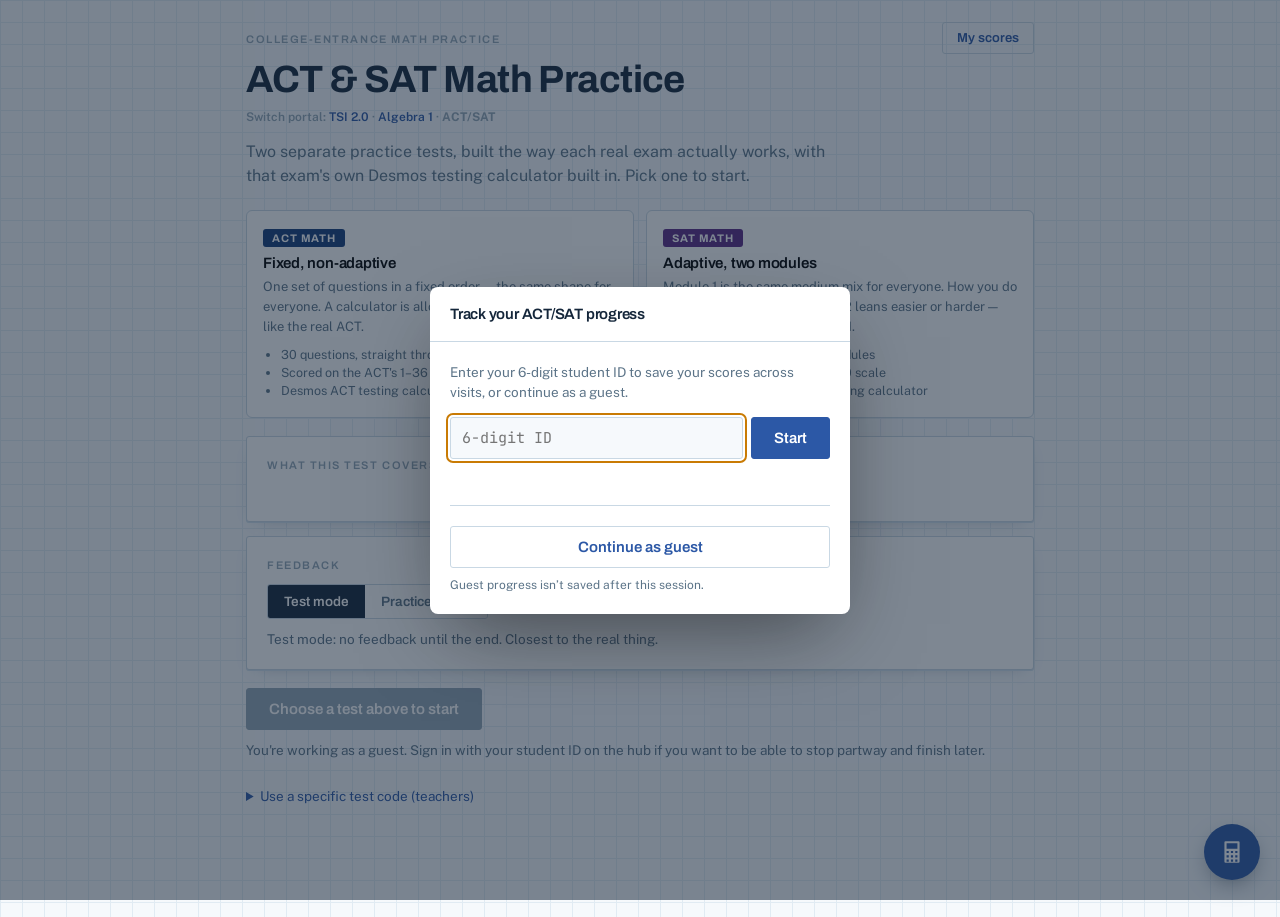
==== apps/act-sat.html @ 864ed1d2 "feat: add standalone ACT/SAT practice test as a top-level portal New apps/act-sat.html: ACT (fixed 3" ====
<!DOCTYPE html>
<html lang="en">
<head>
<meta charset="utf-8">
<meta name="viewport" content="width=device-width, initial-scale=1">
<title>ACT &amp; SAT Math &mdash; Practice</title>
<link rel="preconnect" href="https://fonts.googleapis.com">
<link rel="preconnect" href="https://fonts.gstatic.com" crossorigin>
<link href="https://fonts.googleapis.com/css2?family=Archivo:wght@500;600;700&family=Public+Sans:wght@400;500;600&family=JetBrains+Mono:wght@400;700&display=swap" rel="stylesheet">
<style>
/* Same paper/ballpoint/red-pen family as apps/tsi-crc.html, so this reads
   as part of the same site. ACT gets a navy badge, SAT a violet one --
   everything else (ink, rule, choices, cards) is shared. */
:root{
  --paper:      #F6F9FC;
  --paper-2:    #FFFFFF;
  --grid:       #E1EBF3;
  --grid-major: #CFDEEB;
  --ink:        #14263A;
  --ink-soft:   #5C7488;
  --ink-faint:  #92A6B6;
  --rule:       #C9D8E4;
  --pen:        #D42248;
  --check:      #0C7F58;
  --blue:       #2C58A6;
  --blue-soft:  #E7EEF9;
  --amber:      #C97B04;

  --alg:  #2C58A6;
  --fun:  #6B3FA0;
  --geo:  #0C7F58;
  --stat: #B5581F;

  --act:  #143C7A;
  --act-soft: #E8EEF9;
  --sat:  #5B2A86;
  --sat-soft: #F0E9F7;

  --f-display: 'Archivo', system-ui, -apple-system, sans-serif;
  --f-body:    'Public Sans', system-ui, -apple-system, sans-serif;
  --f-mono:    'JetBrains Mono', ui-monospace, 'SF Mono', Menlo, monospace;

  --r: 3px;
  --shadow: 0 1px 0 var(--grid-major), 0 6px 18px -12px rgba(20,38,58,.4);
}

*{box-sizing:border-box}
html,body{margin:0;padding:0}
body{
  font-family:var(--f-body); color:var(--ink); background-color:var(--paper);
  background-image:
    linear-gradient(var(--grid) 1px, transparent 1px),
    linear-gradient(90deg, var(--grid) 1px, transparent 1px);
  background-size:22px 22px; line-height:1.5; -webkit-text-size-adjust:100%;
}
.wrap{max-width:820px;margin:0 auto;padding:20px 16px 110px}

h1,h2,h3{font-family:var(--f-display);margin:0;letter-spacing:-.015em}
h1{font-size:clamp(26px,5.2vw,38px);font-weight:700;line-height:1.08}
h2{font-size:clamp(19px,3.4vw,24px);font-weight:700}
h3{font-size:15px;font-weight:600}

.eyebrow{font-family:var(--f-display);font-size:11px;font-weight:600;letter-spacing:.14em;text-transform:uppercase;color:var(--ink-faint)}
.mono{font-family:var(--f-mono);font-variant-numeric:tabular-nums}
.muted{color:var(--ink-soft)}
.small{font-size:13.5px}
.tiny{font-size:12px}

.card{background:var(--paper-2);border:1px solid var(--rule);border-radius:var(--r);padding:20px;box-shadow:var(--shadow)}
.card + .card{margin-top:14px}
hr.rule{border:0;border-top:1px solid var(--rule);margin:20px 0}

button{font-family:inherit;font-size:inherit;cursor:pointer}
.btn{display:inline-flex;align-items:center;justify-content:center;gap:8px;font-family:var(--f-display);font-weight:600;font-size:15px;padding:12px 22px;border-radius:var(--r);border:1px solid var(--blue);background:var(--blue);color:#fff;transition:background .12s,transform .06s}
.btn:hover{background:#24488a}
.btn:active{transform:translateY(1px)}
.btn:disabled{background:var(--ink-faint);border-color:var(--ink-faint);cursor:not-allowed;transform:none}
.btn-ghost{background:transparent;color:var(--blue);border-color:var(--rule)}
.btn-ghost:hover{background:var(--blue-soft)}
.btn-sm{padding:8px 14px;font-size:13px}
:focus-visible{outline:2.5px solid var(--amber);outline-offset:2px}

/* ---------- exam picker ---------- */
.examPick{display:grid;grid-template-columns:1fr 1fr;gap:12px}
@media (max-width:560px){.examPick{grid-template-columns:1fr}}
.examCard{border:1.5px solid var(--rule);border-radius:6px;padding:16px;text-align:left;background:var(--paper-2);cursor:pointer;transition:border-color .12s,box-shadow .12s}
.examCard:hover{box-shadow:0 6px 18px -10px rgba(20,38,58,.35)}
.examCard.sel{border-color:var(--sel,var(--blue));box-shadow:inset 0 0 0 1.5px var(--sel,var(--blue))}
.examCard .badge{display:inline-block;font-family:var(--f-display);font-weight:700;font-size:11px;letter-spacing:.08em;text-transform:uppercase;padding:3px 9px;border-radius:var(--r);color:#fff;margin-bottom:8px}
.examCard[data-exam="ACT"] .badge{background:var(--act)}
.examCard[data-exam="SAT"] .badge{background:var(--sat)}
.examCard h3{margin:0 0 6px}
.examCard p{margin:0;font-size:13px;color:var(--ink-soft);line-height:1.55}
.examCard ul{margin:10px 0 0;padding-left:18px;font-size:12.5px;color:var(--ink-soft)}
.examCard ul li{margin:3px 0}

/* ---------- strand chips ---------- */
.chips{display:flex;flex-wrap:wrap;gap:8px}
.chip{display:inline-flex;align-items:center;gap:7px;border:1px solid var(--rule);border-radius:var(--r);padding:6px 11px;font-size:12.5px;background:var(--paper-2)}
.dot{width:9px;height:9px;border-radius:50%;flex:none}
.d-alg{background:var(--alg)} .d-fun{background:var(--fun)} .d-geo{background:var(--geo)} .d-stat{background:var(--stat)}

/* ---------- progress ticks ---------- */
.ticks{display:flex;gap:3px;align-items:flex-end;height:16px}
.tick{flex:1;height:6px;background:var(--grid-major);border-radius:1px;transition:height .2s,background .2s}
.tick.done{height:12px;background:var(--ink-soft)}
.tick.now{height:16px;background:var(--amber)}
.moduleTag{display:inline-flex;align-items:center;gap:6px;font-family:var(--f-display);font-weight:700;font-size:11px;letter-spacing:.08em;text-transform:uppercase;padding:3px 9px;border-radius:var(--r);color:#fff}

/* ---------- question ---------- */
.qhead{display:flex;justify-content:space-between;align-items:baseline;gap:12px;margin-bottom:8px;flex-wrap:wrap}
.stem{font-size:17px;line-height:1.55;margin:0 0 16px}
.stem .mono{font-size:16.5px}
.figure{margin:0 0 18px;text-align:center}
.figure svg{max-width:100%;height:auto}

.choices{display:grid;gap:9px}
.choice{display:flex;align-items:flex-start;gap:12px;width:100%;text-align:left;padding:13px 15px;border:1px solid var(--rule);border-radius:var(--r);background:var(--paper-2);font-size:16px;color:var(--ink);transition:border-color .12s,background .12s}
.choice:hover{border-color:var(--blue);background:var(--blue-soft)}
.choice .lab{font-family:var(--f-display);font-weight:700;font-size:13px;width:22px;height:22px;flex:none;border-radius:50%;display:grid;place-items:center;border:1.5px solid var(--rule);color:var(--ink-soft);margin-top:1px}
.choice.sel{border-color:var(--blue);background:var(--blue-soft);box-shadow:inset 0 0 0 1px var(--blue)}
.choice.sel .lab{background:var(--blue);border-color:var(--blue);color:#fff}
.choice.correct{border-color:var(--check);background:#EAF6F1}
.choice.correct .lab{background:var(--check);border-color:var(--check);color:#fff}
.choice.wrong{border-color:var(--pen);background:#FCEDF0}
.choice.wrong .lab{background:var(--pen);border-color:var(--pen);color:#fff}
.choice:disabled{cursor:default}
.choice:disabled:hover{border-color:var(--rule);background:var(--paper-2)}
.choice.sel:disabled:hover{border-color:var(--blue);background:var(--blue-soft)}
.choice.correct:disabled:hover{border-color:var(--check);background:#EAF6F1}
.choice.wrong:disabled:hover{border-color:var(--pen);background:#FCEDF0}

.feedback{margin-top:14px;padding:14px 16px;border-radius:var(--r);font-size:14.5px;line-height:1.6}
.fb-ok{background:#EAF6F1;border-left:3px solid var(--check)}
.fb-no{background:#FCEDF0;border-left:3px solid var(--pen)}
.feedback b{font-family:var(--f-display)}
.actions{display:flex;gap:10px;justify-content:flex-end;margin-top:18px;flex-wrap:wrap}

/* ---------- score dial (ACT 1-36 / SAT 200-800) ---------- */
.rail-block{margin:26px 0 8px}
.rail{position:relative;height:46px;border:1px solid var(--rule);border-radius:var(--r);background:repeating-linear-gradient(90deg, var(--grid) 0 1px, transparent 1px 100%) 0 0/12.5% 100%, linear-gradient(90deg,#F0F5FA,#FFFFFF)}
.rail-fill{position:absolute;top:0;bottom:0;left:0;width:0;background:linear-gradient(90deg,rgba(44,88,166,.10),rgba(44,88,166,.28));border-right:2.5px solid var(--blue);transition:width 1.5s cubic-bezier(.22,1,.36,1)}
.rail-scale{display:flex;justify-content:space-between;font-family:var(--f-mono);font-size:11px;color:var(--ink-faint);margin-top:6px}
.score-big{font-family:var(--f-mono);font-weight:700;font-size:clamp(42px,10vw,64px);line-height:1;letter-spacing:-.03em}
.score-of{font-family:var(--f-mono);font-size:15px;color:var(--ink-faint)}
.verdict{font-family:var(--f-display);font-weight:700;font-size:clamp(15px,3vw,18px);margin-top:6px;color:var(--ink-soft)}

/* ---------- strand rails ---------- */
.strand{padding:14px 0;border-top:1px solid var(--rule)}
.strand:first-of-type{border-top:0}
.strand-top{display:flex;justify-content:space-between;align-items:baseline;gap:10px;margin-bottom:8px}
.strand-name{font-family:var(--f-display);font-weight:600;font-size:15px;display:flex;align-items:center;gap:8px}
.band{font-family:var(--f-display);font-size:11px;font-weight:700;letter-spacing:.09em;text-transform:uppercase;padding:3px 9px;border-radius:var(--r);border:1px solid currentColor}
.b-adv{color:var(--check)} .b-pro{color:var(--blue)} .b-bas{color:var(--pen)}
.sbar{height:9px;background:var(--grid-major);border-radius:1px;overflow:hidden}
.sbar > i{display:block;height:100%;width:0;transition:width 1s cubic-bezier(.22,1,.36,1)}
.strand-meta{display:flex;justify-content:space-between;font-size:12.5px;color:var(--ink-soft);margin-top:6px;gap:10px;flex-wrap:wrap}

/* ---------- review ---------- */
.rev{border-top:1px solid var(--rule);padding:16px 0}
.rev-top{display:flex;gap:10px;align-items:baseline;margin-bottom:8px;flex-wrap:wrap}
.mark{font-family:var(--f-display);font-weight:700;font-size:12px;padding:2px 8px;border-radius:var(--r);color:#fff;flex:none}
.m-ok{background:var(--check)} .m-no{background:var(--pen)}
.rev details{margin-top:8px}
.rev summary{cursor:pointer;font-size:13.5px;color:var(--blue);font-weight:500}
.rev .sol{margin-top:9px;padding:12px 14px;background:var(--paper);border:1px solid var(--rule);border-radius:var(--r);font-size:14px;line-height:1.65}

table.dt{border-collapse:collapse;margin:0 auto;font-size:14px;font-family:var(--f-body)}
table.dt th,table.dt td{border:1px solid var(--rule);padding:6px 13px;text-align:center}
table.dt td.num,table.dt th.num{font-family:var(--f-mono)}
table.dt th{background:var(--paper);font-family:var(--f-display);font-weight:600;font-size:13px}
table.dt td.mono,table.dt th.mono{font-family:var(--f-mono)}

.toggle{display:flex;gap:0;border:1px solid var(--rule);border-radius:var(--r);overflow:hidden;width:fit-content}
.toggle button{padding:9px 16px;border:0;background:var(--paper-2);color:var(--ink-soft);font-family:var(--f-display);font-weight:600;font-size:13.5px}
.toggle button[aria-pressed="true"]{background:var(--ink);color:#fff}
.kv{display:grid;grid-template-columns:auto 1fr;gap:5px 16px;font-size:13.5px}
.kv dt{color:var(--ink-soft)} .kv dd{margin:0;font-family:var(--f-mono)}
.note{font-size:12.5px;color:var(--ink-soft);line-height:1.6;border-left:2px solid var(--grid-major);padding-left:12px}
.hidden{display:none !important}
.back{display:inline-block;margin-bottom:18px;font-family:var(--f-display);font-weight:600;font-size:13px;color:var(--blue);text-decoration:none}
.back:hover{text-decoration:underline}
.seedbox{font-family:var(--f-mono);font-size:12px;background:var(--paper);border:1px solid var(--rule);border-radius:var(--r);padding:8px 11px;word-break:break-all}
sup{font-size:.72em}

/* ---------- top-level portal header (peer of the TSI and Algebra 1 hubs) ---------- */
.topHdr{display:flex;justify-content:space-between;align-items:flex-start;gap:16px;flex-wrap:wrap}
.topHdrRight{display:flex;align-items:center;gap:10px;flex-wrap:wrap;padding-top:2px}
.switchNav{font-size:12px;font-weight:600;color:var(--ink-faint);margin-top:8px}
.switchNav a{color:var(--blue);text-decoration:none;font-weight:600}
.switchNav a:hover{text-decoration:underline}
.idBox{display:flex;align-items:center;gap:8px;flex-wrap:wrap}
.idPill{display:inline-flex;align-items:center;padding:7px 12px;border-radius:999px;border:1px solid var(--rule);background:var(--paper);font-weight:600;font-size:12.5px;color:var(--ink);white-space:nowrap}
.idPill.guest{background:#FFF6E5;border-color:#F0D48A;color:#7a5a00}
.switchLink{border:1px solid var(--rule);background:#fff;color:var(--ink-soft);font-weight:600;font-size:12px;border-radius:999px;padding:6px 11px;cursor:pointer;font-family:inherit}
.switchLink:hover{color:var(--ink);border-color:var(--blue)}

/* ---------- modals (identity gate + score history) ---------- */
.modal{position:fixed;inset:0;background:rgba(20,38,58,.55);display:none;align-items:center;justify-content:center;z-index:2000;padding:20px}
.modal.show{display:flex}
.modalCard{background:var(--paper-2);border-radius:8px;max-width:640px;width:100%;max-height:86vh;overflow:auto;box-shadow:0 30px 80px -20px rgba(0,0,0,.5)}
.modalHead{display:flex;justify-content:space-between;align-items:center;gap:12px;padding:16px 20px;border-bottom:1px solid var(--rule)}
.modalHead h3{margin:0}
.modalBody{padding:20px}

/* ============================================================
   DESMOS TESTING CALCULATOR
   The real ACT and digital SAT both allow a calculator through the
   whole math section, and both use Desmos's own testing-mode build --
   not the free desmos.com/calculator page, which has extra features
   (accounts, saving, importing images) the real tests strip out. This
   embeds the exact same testing-mode pages Desmos publishes for each
   exam, picked by which test is currently active. Confirmed reachable
   and frameable (no X-Frame-Options / CSP frame-ancestors) as of this
   build:
     ACT -> https://www.desmos.com/testing/digital-act/graphing
     SAT -> https://www.desmos.com/testing/collegeboard/graphing
            (desmos.com/testing/cb-digital-sat/graphing redirects here)
   ============================================================ */
.calcToggle{position:fixed;right:20px;bottom:20px;z-index:1550;width:56px;height:56px;border-radius:50%;border:0;background:var(--blue);color:#fff;box-shadow:0 8px 22px -6px rgba(20,38,58,.5);display:flex;align-items:center;justify-content:center;cursor:pointer}
.calcToggle svg{width:26px;height:26px}
.calcToggle:active{transform:translateY(1px)}
.calcToggle.active{background:#24488a}
.calcPanel{position:fixed;right:20px;bottom:88px;z-index:1550;width:min(420px, calc(100vw - 40px));height:min(520px, calc(100vh - 140px));background:var(--paper-2);border:1px solid var(--rule);border-radius:var(--r);box-shadow:0 20px 50px -12px rgba(20,38,58,.45);display:none;overflow:hidden;flex-direction:column}
.calcPanel.show{display:flex}
.calcHead{display:flex;align-items:center;justify-content:space-between;padding:9px 12px;background:var(--paper);border-bottom:1px solid var(--rule);flex:none}
.calcHead b{font-family:var(--f-display);font-size:11.5px;font-weight:700;letter-spacing:.08em;text-transform:uppercase;color:var(--ink-soft)}
.calcCloseBtn{border:0;background:transparent;color:var(--ink-faint);font-size:19px;line-height:1;cursor:pointer;padding:2px 4px;font-family:inherit}
.calcCloseBtn:hover{color:var(--ink)}
.calcPanel iframe{flex:1;width:100%;border:0;background:#fff}
@media (max-width:520px){
  .calcPanel{right:10px;bottom:78px;width:calc(100vw - 20px);height:min(66vh, 480px)}
  .calcToggle{right:14px;bottom:14px;width:50px;height:50px}
  .card{padding:16px}
  .stem{font-size:16px}
  .choice{font-size:15px;padding:12px}
  .actions .btn{flex:1}
}
@media (prefers-reduced-motion:reduce){*{transition:none !important;animation:none !important}}
@media print{ body{background:#fff} .actions,.btn,.calcToggle,.calcPanel{display:none} }
</style>
</head>
<body>
<script src="../portal-tsi.js?v=20260913e"></script>
<div class="wrap">

<!-- ==================== EXAM PICKER ==================== -->
<section id="picker">
  <div class="topHdr">
    <div>
      <p class="eyebrow">College-entrance math practice</p>
      <h1>ACT &amp; SAT Math Practice</h1>
      <div class="switchNav">Switch portal: <a href="../index.html">TSI 2.0</a> &middot; <a href="https://eehsmath.github.io/algebra1-portal">Algebra 1</a> &middot; <b>ACT/SAT</b></div>
    </div>
    <div class="topHdrRight">
      <div class="idBox" id="idBox"></div>
      <button class="btn btn-ghost btn-sm" id="scoresBtn">My scores</button>
    </div>
  </div>
  <p class="muted" style="margin:14px 0 0;max-width:60ch">
    Two separate practice tests, built the way each real exam actually works,
    with that exam's own Desmos testing calculator built in. Pick one to start.
  </p>

  <div class="examPick" style="margin-top:22px">
    <button type="button" class="examCard" data-exam="ACT" style="--sel:var(--act)">
      <span class="badge">ACT Math</span>
      <h3>Fixed, non-adaptive</h3>
      <p>One set of questions in a fixed order &mdash; the same shape for everyone.
         A calculator is allowed on every question, just like the real ACT.</p>
      <ul>
        <li>30 questions, straight through</li>
        <li>Scored on the ACT's 1&ndash;36 scale</li>
        <li>Desmos ACT testing calculator</li>
      </ul>
    </button>
    <button type="button" class="examCard" data-exam="SAT" style="--sel:var(--sat)">
      <span class="badge">SAT Math</span>
      <h3>Adaptive, two modules</h3>
      <p>Module 1 is the same medium mix for everyone. How you do on it decides
         whether Module 2 leans easier or harder &mdash; you cannot go back to Module 1.</p>
      <ul>
        <li>11 + 11 questions across 2 modules</li>
        <li>Scored on the SAT's 200&ndash;800 scale</li>
        <li>Desmos (College Board) testing calculator</li>
      </ul>
    </button>
  </div>

  <div class="card" style="margin-top:18px">
    <p class="eyebrow" style="margin:0 0 12px">What <span id="examNameA">this test</span> covers</p>
    <div class="chips" id="blueprintChips"></div>
    <p class="note" style="margin-top:16px" id="realNote"></p>
  </div>

  <div class="card">
    <p class="eyebrow" style="margin:0 0 10px">Feedback</p>
    <div class="toggle" role="group" aria-label="Feedback timing">
      <button id="modeTest" aria-pressed="true">Test mode</button>
      <button id="modePractice" aria-pressed="false">Practice mode</button>
    </div>
    <p class="small muted" id="modeDesc" style="margin:10px 0 0">Test mode: no feedback until the end. Closest to the real thing.</p>
  </div>

  <div class="card hidden" id="resumeCard">
    <p class="eyebrow" style="margin:0 0 8px;color:var(--amber)">Unfinished test</p>
    <p style="margin:0 0 4px">You stopped after question <b id="resumeN"></b> of <b id="resumeTotal"></b>.</p>
    <p class="small muted" id="resumeWhen" style="margin:0"></p>
    <div class="actions" style="justify-content:flex-start;margin-top:16px">
      <button class="btn" id="resumeBtn">Pick up where I left off</button>
      <button class="btn btn-ghost btn-sm" id="discardBtn">Discard and start over</button>
    </div>
  </div>

  <div class="actions" style="justify-content:flex-start">
    <button class="btn" id="startBtn" disabled>Choose a test above to start</button>
  </div>
  <p class="small muted hidden" id="guestNote" style="margin:10px 0 0">
    You're working as a guest. Sign in with your student ID on the hub if you want to be able to stop partway and finish later.
  </p>

  <details style="margin-top:26px">
    <summary class="small" style="cursor:pointer;color:var(--blue)">Use a specific test code (teachers)</summary>
    <div class="card" style="margin-top:10px">
      <p class="small muted" style="margin:0 0 10px">Paste a code to give a whole class the identical questions for the selected test, or leave blank for a fresh random one.</p>
      <input id="seedIn" class="seedbox" style="width:100%" placeholder="e.g. ACT-7QK2F9 or SAT-9M3XJ2" autocomplete="off">
    </div>
  </details>
</section>

<!-- ==================== TEST ==================== -->
<section id="test" class="hidden">
  <a class="back" href="../index.html" id="testExitLink">&larr; Back</a>
  <div class="qhead">
    <p class="eyebrow" style="margin:0"><span class="moduleTag" id="moduleTag"></span> &nbsp;Question <span id="qNum" class="mono">1</span> of <span id="qTotal" class="mono">30</span></p>
    <p class="eyebrow" id="strandLabel" style="margin:0">&nbsp;</p>
  </div>
  <div class="ticks" id="ticks" aria-hidden="true"></div>

  <div class="card" style="margin-top:14px">
    <div class="figure" id="figure"></div>
    <p class="stem" id="stem"></p>
    <div class="choices" id="choices"></div>
    <div id="feedback"></div>
    <div class="actions">
      <button class="btn btn-ghost btn-sm hidden" id="pauseBtn" style="margin-right:auto">Save &amp; finish later</button>
      <button class="btn" id="nextBtn" disabled>Submit answer</button>
    </div>
  </div>
</section>

<!-- ==================== MODULE BREAK (SAT only) ==================== -->
<section id="modBreak" class="hidden">
  <p class="eyebrow">Module 1 complete</p>
  <h1 style="margin-top:6px">On to Module 2</h1>
  <div class="card" style="margin-top:18px">
    <p style="margin:0 0 10px">Just like the real digital SAT, your Module 1 answers decided which Module 2
       you're about to get &mdash; and you can't go back and change Module 1 now.</p>
    <p class="small muted" style="margin:0">Module 2 is 11 more questions. Same rules apply: answer, then move forward.</p>
    <div class="actions" style="justify-content:flex-start;margin-top:16px">
      <button class="btn" id="modBreakBtn">Start Module 2</button>
    </div>
  </div>
</section>

<!-- ==================== PAUSED ==================== -->
<section id="paused" class="hidden">
  <p class="eyebrow">Saved</p>
  <h1 style="margin-top:6px">Your test is waiting for you</h1>
  <div class="card" style="margin-top:18px">
    <p style="margin:0 0 6px">You've answered <b id="pausedN"></b> of <b id="pausedTotal"></b> questions.</p>
    <p class="small muted" style="margin:0">Nothing is lost. Open this page again on any computer where you're signed in with your student ID, and it will start at the next question with your answers still counted.</p>
    <div class="actions" style="justify-content:flex-start;margin-top:18px">
      <button class="btn" id="pausedResumeBtn">Keep going now</button>
      <a class="btn btn-ghost btn-sm" href="../index.html" style="text-decoration:none">Back to TSI hub</a>
    </div>
  </div>
</section>

<!-- ==================== RESULTS ==================== -->
<section id="results" class="hidden">
  <p class="eyebrow">Your practice result</p>
  <h1 style="margin-top:6px" id="resultsTitle">Estimated score</h1>

  <div class="card" style="margin-top:18px">
    <div class="score-big" id="scoreBig">&mdash;</div>
    <div class="score-of" id="scoreOf"></div>
    <div class="verdict" id="verdict">&nbsp;</div>
    <div class="rail-block">
      <div class="rail"><div class="rail-fill" id="railFill"></div></div>
      <div class="rail-scale" id="railScale"></div>
    </div>
    <p class="note" style="margin-top:18px" id="scoreNote"></p>
  </div>

  <h2 style="margin:30px 0 4px">Category breakdown</h2>
  <p class="small muted" style="margin:0 0 14px">Where your time is best spent next.</p>
  <div class="card" id="strandCards"></div>

  <h2 style="margin:30px 0 14px">Every question, worked out</h2>
  <div class="card" id="reviewList"></div>

  <div class="card">
    <p class="eyebrow" style="margin:0 0 10px">Save or share this result</p>
    <dl class="kv" id="metaList"></dl>
    <div class="seedbox" id="seedOut" style="margin-top:12px"></div>
    <div class="actions" style="justify-content:flex-start;margin-top:14px">
      <button class="btn btn-ghost btn-sm" id="copyBtn">Copy result code</button>
      <button class="btn btn-ghost btn-sm" id="printBtn">Print / save PDF</button>
      <button class="btn btn-sm" id="againBtn">Take a new test</button>
    </div>
  </div>
</section>

</div>

<!-- ==================== IDENTITY GATE ==================== -->
<div class="modal" id="introModal" role="dialog" aria-modal="true" aria-label="Track your progress">
  <div class="modalCard" style="max-width:420px">
    <div class="modalHead"><h3>Track your ACT/SAT progress</h3></div>
    <div class="modalBody">
      <p class="small muted" style="margin:0 0 14px">Enter your 6-digit student ID to save your scores across visits, or continue as a guest.</p>
      <div style="display:flex;gap:8px">
        <input id="idInput" inputmode="numeric" maxlength="6" placeholder="6-digit ID" class="seedbox" style="flex:1;font-size:15px" autocomplete="off" aria-label="Your 6-digit ID">
        <button class="btn" id="idBtn">Start</button>
      </div>
      <p class="tiny" id="idMsg" style="margin:10px 0 0;min-height:16px"></p>
      <hr class="rule">
      <button class="btn btn-ghost" id="guestBtn" style="width:100%">Continue as guest</button>
      <p class="tiny muted" style="margin:8px 0 0">Guest progress isn&rsquo;t saved after this session.</p>
    </div>
  </div>
</div>

<!-- ==================== MY SCORES ==================== -->
<div class="modal" id="scoresModal" role="dialog" aria-modal="true" aria-label="My ACT/SAT scores">
  <div class="modalCard">
    <div class="modalHead">
      <h3>My Scores <span id="scoresName" class="muted" style="font-size:14px"></span></h3>
      <button class="btn btn-ghost btn-sm" id="closeScores">Close</button>
    </div>
    <div class="modalBody">
      <div class="toggle" role="group" aria-label="Which test" style="margin-bottom:14px">
        <button id="scoresKindACT" aria-pressed="true">ACT</button>
        <button id="scoresKindSAT" aria-pressed="false">SAT</button>
      </div>
      <div id="scoresBody"></div>
    </div>
  </div>
</div>

<script>
(function(){
"use strict";

/* ================================================================
   §1 CONFIG
   ================================================================ */
const CATS = {
  ALG:  { name:'Algebra',                          cls:'d-alg',  color:'var(--alg)' },
  FUN:  { name:'Advanced Math &amp; Functions',     cls:'d-fun',  color:'var(--fun)' },
  GEO:  { name:'Geometry &amp; Trigonometry',       cls:'d-geo',  color:'var(--geo)' },
  STAT: { name:'Problem Solving &amp; Data Analysis', cls:'d-stat', color:'var(--stat)' }
};

const EXAMS = {
  ACT: {
    key:'ACT', name:'ACT Math', badge:'var(--act)', soft:'var(--act-soft)',
    fixed: { testLength:30, blueprint:{ ALG:9, FUN:7, GEO:9, STAT:5 } },
    scoreMin:1, scoreMax:36,
    calc:'https://www.desmos.com/testing/digital-act/graphing',
    calcLabel:'Desmos &mdash; ACT testing calculator',
    realNote:'A calculator is allowed on every ACT math question, so it stays available for the whole test, just like on test day.'
  },
  SAT: {
    key:'SAT', name:'SAT Math', badge:'var(--sat)', soft:'var(--sat-soft)',
    adaptive: {
      module1: { len:11, blueprint:{ ALG:3, FUN:3, GEO:2, STAT:3 }, bLo:-0.4, bHi:0.6 },
      module2: { len:11, blueprint:{ ALG:3, FUN:3, GEO:2, STAT:3 },
                 harder:{ bLo:0.3, bHi:1.8 }, easier:{ bLo:-1.8, bHi:0.3 } },
      routeAt: 7   // module-1 raw score at/above this routes to the harder module 2
    },
    scoreMin:200, scoreMax:800,
    calc:'https://www.desmos.com/testing/collegeboard/graphing',
    calcLabel:'Desmos &mdash; College Board testing calculator',
    realNote:'The digital SAT allows Desmos on the entire math section, both modules, so it stays available throughout.'
  }
};

/* ---------------- §2 SEEDED RNG + HELPERS (same mulberry32 as tsi-crc.html) ---------------- */
let RNG_STATE = 0;
function seedRng(seed){ RNG_STATE = seed >>> 0; }
function rnd(){
  RNG_STATE = (RNG_STATE + 0x6D2B79F5) | 0;
  let t = Math.imul(RNG_STATE ^ (RNG_STATE >>> 15), 1 | RNG_STATE);
  t = (t + Math.imul(t ^ (t >>> 7), 61 | t)) ^ t;
  return ((t ^ (t >>> 14)) >>> 0) / 4294967296;
}
const CODE_ALPHABET = '23456789ABCDEFGHJKLMNPQRSTUVWXYZ';
function seedToCode(prefix, seed){
  let n = seed >>> 0, s = '';
  for(let i=0;i<6;i++){ s = CODE_ALPHABET[n % 32] + s; n = Math.floor(n/32); }
  return prefix + '-' + s;
}
function codeToSeed(prefix, code){
  const m = String(code||'').trim().toUpperCase().replace(new RegExp('^'+prefix+'-'),'');
  if(!/^[2-9A-HJ-NP-Z]{6}$/.test(m)) return null;
  let n = 0;
  for(const ch of m){ n = n*32 + CODE_ALPHABET.indexOf(ch); }
  return n >>> 0;
}

const ri   = (lo,hi) => lo + Math.floor(rnd()*(hi-lo+1));
const pick = arr => arr[Math.floor(rnd()*arr.length)];
function shuffle(arr){
  const a = arr.slice();
  for(let i=a.length-1;i>0;i--){ const j=Math.floor(rnd()*(i+1)); [a[i],a[j]]=[a[j],a[i]]; }
  return a;
}
const round1 = n => Math.round(n*10)/10;
const round2 = n => Math.round(n*100)/100;
const money  = n => '$' + n.toFixed(2);
function gcd(a,b){ a=Math.abs(a); b=Math.abs(b); while(b){ [a,b]=[b,a%b]; } return a; }
function frac(n,d){ const g = gcd(n,d)||1; return (n/g)+'/'+(d/g); }
function esc(s){ return String(s).replace(/[&<>"]/g, c => ({'&':'&amp;','<':'&lt;','>':'&gt;','"':'&quot;'}[c])); }

function mc(correct, distractors, pad){
  const seen = new Set([String(correct)]);
  const out  = [String(correct)];
  for(const d of distractors){
    const s = String(d);
    if(!seen.has(s) && s !== 'NaN' && s !== 'Infinity'){ seen.add(s); out.push(s); }
    if(out.length === 4) break;
  }
  let guard = 0;
  while(out.length < 4 && guard++ < 60){
    let s;
    if(pad) s = String(pad(guard));
    else {
      const n = Number(String(correct).replace(/[^0-9.eE+-]/g,''));
      if(!Number.isFinite(n)) break;
      s = String(round2(n + guard*ri(2,9)));
    }
    if(s && !seen.has(s) && !/NaN|Infinity/.test(s)){ seen.add(s); out.push(s); }
  }
  if(out.length < 4) console.warn('[act-sat] only', out.length, 'distinct options for', correct);
  const answer = String(correct);
  return { choices: shuffle(out), answer };
}
function near(v, ...deltas){ return deltas.map(d => {
  const x = v + d;
  return Number.isInteger(v) && Number.isInteger(d) ? x : round1(x);
}); }

/* ---------------- §3 FIGURE BUILDERS ---------------- */
const SW = 'stroke="var(--ink)" fill="none" stroke-width="1.6"';
const TXT = 'font-family="var(--f-mono)" font-size="13" fill="var(--ink)"';
const TXTS = 'font-family="var(--f-body)" font-size="11" fill="var(--ink-soft)"';

function svgRightTriangle(aLab,bLab,cLab){
  return `<svg viewBox="0 0 210 160" width="215" role="img" aria-label="Right triangle">
    <path d="M55 130 L55 30 L165 130 Z" ${SW}/>
    <path d="M55 118 L67 118 L67 130" ${SW} stroke-width="1.2"/>
    <text x="44" y="83"  text-anchor="end"    ${TXT}>${esc(aLab)}</text>
    <text x="110" y="147" text-anchor="middle" ${TXT}>${esc(bLab)}</text>
    <text x="118" y="72"  text-anchor="middle" ${TXT} fill="var(--pen)">${esc(cLab)}</text>
  </svg>`;
}
function svgAngleTriangle(a,b,unknownIdx){
  const labs=[a,b,unknownIdx===2?'x&deg;':(unknownIdx===0?'x&deg;':a+'&deg;')];
  const A = unknownIdx===0? 'x&deg;' : a+'&deg;', B = unknownIdx===1? 'x&deg;' : b+'&deg;', C = unknownIdx===2? 'x&deg;' : '';
  return `<svg viewBox="0 0 220 150" width="220" role="img" aria-label="Triangle with two angles labeled">
    <path d="M30 125 L200 125 L100 20 Z" ${SW}/>
    <text x="46" y="115" text-anchor="middle" ${TXT} fill="${unknownIdx===0?'var(--pen)':'var(--ink)'}">${A}</text>
    <text x="182" y="115" text-anchor="middle" ${TXT} fill="${unknownIdx===1?'var(--pen)':'var(--ink)'}">${B}</text>
    <text x="100" y="40" text-anchor="middle" ${TXT} fill="${unknownIdx===2?'var(--pen)':'var(--ink)'}">${C}</text>
  </svg>`;
}
function svgPrism(l,w,h){
  return `<svg viewBox="0 0 230 170" width="230" role="img" aria-label="Rectangular prism">
    <path d="M35 60 L155 60 L155 135 L35 135 Z" ${SW}/>
    <path d="M35 60 L75 25 L195 25 L155 60" ${SW}/>
    <path d="M155 60 L195 25 L195 100 L155 135" ${SW}/>
    <text x="95" y="152"  text-anchor="middle" ${TXT}>${esc(l)}</text>
    <text x="26" y="101"  text-anchor="end"    ${TXT}>${esc(h)}</text>
    <text x="182" y="20"  text-anchor="middle" ${TXT}>${esc(w)}</text>
  </svg>`;
}
function svgCylinder(r,h){
  return `<svg viewBox="0 0 200 190" width="180" role="img" aria-label="Cylinder">
    <ellipse cx="100" cy="45" rx="58" ry="18" ${SW}/>
    <path d="M42 45 L42 145" ${SW}/>
    <path d="M158 45 L158 145" ${SW}/>
    <path d="M42 145 A58 18 0 0 0 158 145" ${SW}/>
    <line x1="100" y1="45" x2="158" y2="45" stroke="var(--pen)" stroke-width="1.5"/>
    <text x="130" y="38" text-anchor="middle" ${TXT} fill="var(--pen)">${esc(r)}</text>
    <text x="176" y="98" text-anchor="middle" ${TXT}>${esc(h)}</text>
  </svg>`;
}
function svgCircle(rLabel){
  return `<svg viewBox="0 0 200 170" width="200" role="img" aria-label="Circle with radius ${esc(rLabel)}">
    <circle cx="100" cy="85" r="62" ${SW}/>
    <line x1="100" y1="85" x2="162" y2="85" stroke="var(--pen)" stroke-width="1.6"/>
    <circle cx="100" cy="85" r="3" fill="var(--pen)"/>
    <text x="131" y="78" text-anchor="middle" ${TXT} fill="var(--pen)">${esc(rLabel)}</text>
  </svg>`;
}
function svgSimilar(a,b,x,d){
  return `<svg viewBox="0 0 300 150" width="300" role="img" aria-label="Two similar right triangles">
    <path d="M30 120 L30 35 L115 120 Z" ${SW}/>
    <text x="22" y="82"  text-anchor="end"    ${TXT}>${esc(a)}</text>
    <text x="72" y="137" text-anchor="middle" ${TXT}>${esc(b)}</text>
    <path d="M180 120 L180 55 L265 120 Z" ${SW}/>
    <text x="172" y="92" text-anchor="end"    ${TXT} fill="var(--pen)">${esc(x)}</text>
    <text x="222" y="137" text-anchor="middle" ${TXT}>${esc(d)}</text>
  </svg>`;
}
function svgCoordPoints(x1,y1,x2,y2){
  const S=26, cx0=150, cy0=110;
  const X=(x)=>cx0+x*S, Y=(y)=>cy0-y*S;
  let grid='';
  for(let i=-4;i<=4;i++){
    grid += `<line x1="${X(i)}" y1="10" x2="${X(i)}" y2="210" stroke="var(--grid)" stroke-width="1"/>`;
    grid += `<line x1="10" y1="${Y(i)}" x2="290" y2="${Y(i)}" stroke="var(--grid)" stroke-width="1"/>`;
  }
  return `<svg viewBox="0 0 300 220" width="260" role="img" aria-label="Coordinate plane with two points">
    ${grid}
    <line x1="10" y1="${cy0}" x2="290" y2="${cy0}" stroke="var(--ink-faint)" stroke-width="1.4"/>
    <line x1="${cx0}" y1="10" x2="${cx0}" y2="210" stroke="var(--ink-faint)" stroke-width="1.4"/>
    <line x1="${X(x1)}" y1="${Y(y1)}" x2="${X(x2)}" y2="${Y(y2)}" stroke="var(--blue)" stroke-width="1.8"/>
    <circle cx="${X(x1)}" cy="${Y(y1)}" r="4.5" fill="var(--ink)"/>
    <circle cx="${X(x2)}" cy="${Y(y2)}" r="4.5" fill="var(--pen)"/>
    <text x="${X(x1)+8}" y="${Y(y1)-8}" ${TXTS}>(${x1}, ${y1})</text>
    <text x="${X(x2)+8}" y="${Y(y2)-8}" ${TXTS} fill="var(--pen)">(${x2}, ${y2})</text>
  </svg>`;
}
function svgScatter(points, m, b){
  const W=300,H=200,pad=28;
  const xs=points.map(p=>p[0]), ys=points.map(p=>p[1]);
  const xMax=Math.max(...xs)*1.15, yMax=Math.max(...ys)*1.15;
  const X=(x)=>pad+(x/xMax)*(W-pad-10), Y=(y)=>H-pad-(y/yMax)*(H-pad-10);
  const dots = points.map(p=>`<circle cx="${X(p[0]).toFixed(1)}" cy="${Y(p[1]).toFixed(1)}" r="4" fill="var(--blue)" opacity=".8"/>`).join('');
  const y0=b, y1=m*xMax+b;
  return `<svg viewBox="0 0 ${W} ${H}" width="${W}" role="img" aria-label="Scatterplot with a line of best fit">
    <line x1="${pad}" y1="${H-pad}" x2="${W-8}" y2="${H-pad}" stroke="var(--ink)" stroke-width="1.4"/>
    <line x1="${pad}" y1="${H-pad}" x2="${pad}" y2="10" stroke="var(--ink)" stroke-width="1.4"/>
    <line x1="${X(0).toFixed(1)}" y1="${Y(y0).toFixed(1)}" x2="${X(xMax).toFixed(1)}" y2="${Y(y1).toFixed(1)}" stroke="var(--pen)" stroke-width="1.6"/>
    ${dots}
  </svg>`;
}
function svgBar(labels, vals, title){
  const max = Math.max(...vals), W=330, H=180, pad=34, bw=(W-pad-14)/labels.length;
  let bars='', ticks='';
  vals.forEach((v,i)=>{
    const h=(v/max)*(H-58), x=pad+i*bw+bw*0.18, y=H-30-h;
    bars += `<rect x="${x}" y="${y}" width="${bw*0.64}" height="${h}" fill="var(--blue)" opacity=".82"/>`;
    bars += `<text x="${x+bw*0.32}" y="${H-15}" text-anchor="middle" ${TXTS}>${esc(labels[i])}</text>`;
  });
  for(let t=0;t<=max;t+=Math.max(1,Math.ceil(max/5))){
    const y=H-30-(t/max)*(H-58);
    ticks += `<line x1="${pad-4}" y1="${y}" x2="${W-8}" y2="${y}" stroke="var(--grid)" stroke-width="1"/><text x="${pad-8}" y="${y+4}" text-anchor="end" ${TXTS}>${t}</text>`;
  }
  return `<svg viewBox="0 0 ${W} ${H}" width="${W}" role="img" aria-label="Bar chart: ${esc(title)}">
    <text x="${W/2}" y="14" text-anchor="middle" ${TXTS} font-weight="600">${esc(title)}</text>
    ${ticks}${bars}
    <line x1="${pad-4}" y1="${H-30}" x2="${W-8}" y2="${H-30}" stroke="var(--ink)" stroke-width="1.4"/>
  </svg>`;
}
function tableHTML(head, rows){
  const th = head.map(h=>`<th>${esc(h)}</th>`).join('');
  const tr = rows.map(r=>`<tr>${r.map((c,i)=>`<td class="${i?'mono':''}">${esc(c)}</td>`).join('')}</tr>`).join('');
  return `<table class="dt"><thead><tr>${th}</tr></thead><tbody>${tr}</tbody></table>`;
}

/* ================================================================
   §4 ITEM BANK
   Shared between ACT and SAT wherever the topic genuinely overlaps.
   `exams` marks which test(s) draw on a given item -- a few are
   ACT-only (radians, matrices-style structure) or SAT-only (data
   trend reading) to reflect the real differences between the tests.
   ================================================================ */
const BANK = [];
const G = (id,cat,b,skill,exams,gen) => BANK.push({id,cat,b,skill,exams,gen});

/* ---------- ALGEBRA ---------- */
G('alg_linear_solve','ALG',-1.3,'Solve a linear equation',['ACT','SAT'],()=>{
  const a=pick([2,3,4,5,6]), c=ri(-20,20), x=ri(-9,9), rhs=a*x+c;
  const {choices,answer} = mc(x, near(x,1,-1,2,-2));
  return { stem:`Solve for x: ${a}x ${c>=0?'+':'-'} ${Math.abs(c)} = ${rhs}`,
    solution:`Isolate x: ${a}x = ${rhs} ${c>=0?'-':'+'} ${Math.abs(c)} = ${rhs-c}. Then x = ${rhs-c} ÷ ${a} = <b>${x}</b>.`, choices, answer };
});
G('alg_system2','ALG',0.3,'Solve a linear system',['ACT','SAT'],()=>{
  const x=ri(-6,6), y=ri(-6,6), a1=pick([1,2,3]), b1=pick([1,2,3]), a2=pick([1,2,-1]), b2=pick([1,-2,3]);
  const c1=a1*x+b1*y, c2=a2*x+b2*y;
  const {choices,answer} = mc(`(${x}, ${y})`, [`(${y}, ${x})`, `(${x+1}, ${y})`, `(${x}, ${y-1})`, `(${-x}, ${y})`]);
  return { stem:`Solve the system: ${a1}x ${b1>=0?'+':'-'} ${Math.abs(b1)}y = ${c1} and ${a2}x ${b2>=0?'+':'-'} ${Math.abs(b2)}y = ${c2}. What is (x, y)?`,
    solution:`Eliminate one variable by combining the equations, then back-substitute. This system solves to <b>(${x}, ${y})</b> -- check both equations to confirm.`, choices, answer };
});
G('alg_inequality','ALG',-0.5,'Solve and graph an inequality',['ACT','SAT'],()=>{
  const a=pick([2,3,4,-2,-3]), c=ri(-10,10), x0=ri(-8,8), rhs=a*x0+c;
  const flip = a<0;
  const {choices,answer} = mc(`x ${flip?'≤':'≥'} ${x0}`, [`x ${flip?'≥':'≤'} ${x0}`, `x ${flip?'≤':'≥'} ${-x0}`, `x = ${x0}`]);
  return { stem:`Solve: ${a}x ${c>=0?'+':'-'} ${Math.abs(c)} ${flip?'≤':'≥'} ${rhs}`,
    solution:`Isolate x: ${a}x ${flip?'≤':'≥'} ${rhs-c}, then divide by ${a}.${flip?' Dividing by a negative flips the inequality.':''} Result: <b>x ${flip?'≤':'≥'} ${x0}</b>.`, choices, answer };
});
G('alg_abs_value','ALG',0.6,'Solve an absolute value equation',['ACT','SAT'],()=>{
  const k=ri(2,9), c=ri(-6,6);
  const lo=c-k, hi=c+k;
  const {choices,answer} = mc(`x = ${lo} or x = ${hi}`, [`x = ${k}`, `x = ${lo}`, `x = ${hi}`, `x = ${-lo} or x = ${-hi}`]);
  return { stem:`Solve for all values of x: |x ${c>=0?'-':'+'} ${Math.abs(c)}| = ${k}`,
    solution:`|x ${c>=0?'-':'+'} ${Math.abs(c)}| = ${k} splits into two cases: x ${c>=0?'-':'+'} ${Math.abs(c)} = ${k} or x ${c>=0?'-':'+'} ${Math.abs(c)} = -${k}. Solving each gives <b>x = ${lo} or x = ${hi}</b>.`, choices, answer };
});
G('alg_rate_mix','ALG',0.5,'Rate / mixture word problem',['ACT','SAT'],()=>{
  const r1=pick([2,3,4,5]), r2=pick([6,7,8,9]), n=ri(5,14), n2=ri(3,10);
  const total = r1*n + r2*n2;
  const {choices,answer} = mc(total, near(total,r1,-r1,r2,-r2));
  return { stem:`A vending machine holds ${n} boxes of granola bars at ${r1} bars each and ${n2} boxes of trail mix at ${r2} bars each. How many bars total?`,
    solution:`Multiply each box count by its bar count and add: (${n}×${r1}) + (${n2}×${r2}) = ${r1*n} + ${r2*n2} = <b>${total}</b>.`, choices, answer };
});
function padRoots(r1,r2){ return (guard) => `x = ${r1+guard} or x = ${r2-guard}`; }
G('alg_quad_factor','ALG',0.9,'Solve a quadratic by factoring',['ACT','SAT'],()=>{
  const r1=ri(-7,7), r2=ri(-7,7);
  const b=-(r1+r2), c=r1*r2;
  const {choices,answer} = mc(`x = ${r1} or x = ${r2}`, [`x = ${-r1} or x = ${-r2}`, `x = ${r1+1} or x = ${r2}`, `x = ${b} or x = ${c}`], padRoots(r1,r2));
  return { stem:`Solve for x: x² ${b>=0?'+':'-'} ${Math.abs(b)}x ${c>=0?'+':'-'} ${Math.abs(c)} = 0`,
    solution:`Factor into (x ${r1<=0?'+':'-'} ${Math.abs(r1)})(x ${r2<=0?'+':'-'} ${Math.abs(r2)}) = 0, since the roots multiply to ${c} and add to ${-b}. So <b>x = ${r1} or x = ${r2}</b>.`, choices, answer };
});
G('alg_quad_formula','ALG',1.4,'Use the quadratic formula',['ACT','SAT'],()=>{
  /* Built from two chosen integer roots (r1, r2) rather than random a/b/c,
     so the discriminant a²(r1-r2)² is always a perfect square -- no
     reject-sampling, so this never needs a retry. */
  const a=pick([1,2]), r1=ri(-6,6), r2=ri(-6,6);
  const b=-a*(r1+r2), c=a*r1*r2;
  const disc = b*b-4*a*c, sq=Math.sqrt(disc);
  const x1 = (-b+sq)/(2*a), x2 = (-b-sq)/(2*a);
  const {choices,answer} = mc(`x = ${round2(x1)} or x = ${round2(x2)}`, [`x = ${round2(-x1)} or x = ${round2(-x2)}`, `x = ${round2(x1+1)} or x = ${round2(x2)}`, `x = ${b} or x = ${c}`], padRoots(round2(x1),round2(x2)));
  return { stem:`Use the quadratic formula to solve: ${a}x² ${b>=0?'+':'-'} ${Math.abs(b)}x ${c>=0?'+':'-'} ${Math.abs(c)} = 0`,
    solution:`x = (-b ± √(b²-4ac)) / 2a = (${-b} ± √${disc}) / ${2*a} = (${-b} ± ${sq}) / ${2*a}, giving <b>x = ${round2(x1)} or x = ${round2(x2)}</b>.`, choices, answer };
});
G('alg_exponent_rules','ALG',0.4,'Apply exponent rules',['ACT','SAT'],()=>{
  const base=pick([2,3,5]), a=ri(2,6), b=ri(1,4);
  const kind = pick(['mult','div','pow']);
  let v, stem;
  if(kind==='mult'){ v=a+b; stem=`Simplify: ${base}<sup>${a}</sup> × ${base}<sup>${b}</sup>`; }
  else if(kind==='div'){ v=a-b; stem=`Simplify: ${base}<sup>${a}</sup> ÷ ${base}<sup>${b}</sup>`; }
  else { v=a*b; stem=`Simplify: (${base}<sup>${a}</sup>)<sup>${b}</sup>`; }
  const ans = `${base}<sup>${v}</sup>`;
  const {choices,answer} = mc(ans, [`${base}<sup>${a+b}</sup>`, `${base}<sup>${a-b}</sup>`, `${base}<sup>${a*b}</sup>`, `${base*base}<sup>${v}</sup>`].filter(s=>s!==ans));
  return { stem, solution:`${kind==='mult'?'When multiplying same-base powers, add exponents':kind==='div'?'When dividing same-base powers, subtract exponents':'When raising a power to a power, multiply exponents'}: <b>${ans}</b>.`, choices, answer };
});

/* ---------- ADVANCED MATH / FUNCTIONS ---------- */
G('fun_eval','FUN',-1.0,'Evaluate a function',['ACT','SAT'],()=>{
  const a=pick([2,3,-2]), b=ri(-5,5), x=ri(-4,4);
  const v = a*x*x+b;
  const {choices,answer} = mc(v, near(v, a, -a, b, -b));
  return { stem:`If f(x) = ${a}x² ${b>=0?'+':'-'} ${Math.abs(b)}, what is f(${x})?`,
    solution:`Substitute x = ${x}: ${a}(${x})² ${b>=0?'+':'-'} ${Math.abs(b)} = ${a}(${x*x}) ${b>=0?'+':'-'} ${Math.abs(b)} = <b>${v}</b>.`, choices, answer };
});
G('fun_shift','FUN',0.2,'Identify a graph transformation',['ACT','SAT'],()=>{
  const h=pick([2,3,4,-2,-3]), k=pick([1,2,-1,-2,3]);
  const desc = `right ${Math.abs(h)}${k>=0?' and up '+k:' and down '+Math.abs(k)}`;
  const wrong = `left ${Math.abs(h)}${k>=0?' and up '+k:' and down '+Math.abs(k)}`;
  const {choices,answer} = mc(desc, [wrong, `right ${Math.abs(h)} and down ${k}`, `up ${Math.abs(h)} and right ${k}`]);
  return { stem:`The graph of g(x) = f(x ${-h>=0?'+':'-'} ${Math.abs(h)}) ${k>=0?'+':'-'} ${Math.abs(k)} is the graph of f(x) shifted how?`,
    solution:`Inside the parentheses, x - h shifts right by h (note the sign flips). Adding k outside shifts up by k. Here that's <b>${desc}</b>.`, choices, answer };
});
G('fun_exp_growth','FUN',0.7,'Exponential growth model',['ACT','SAT'],()=>{
  const p0=pick([100,200,500]), r=pick([2,3]), t=ri(2,4);
  const v = p0*Math.pow(r,t);
  const {choices,answer} = mc(v, near(v, p0, -p0, v/r, v*r).map(Math.round));
  return { stem:`A population starts at ${p0} and triples${r===2?' -- actually doubles':''} every year. If it ${r===2?'doubles':'triples'} each year, what is the population after ${t} years?`,
    solution:`Population = ${p0} × ${r}<sup>${t}</sup> = ${p0} × ${Math.pow(r,t)} = <b>${v}</b>.`, choices, answer };
});
G('fun_sequence','FUN',0.1,'Find a term in a sequence',['ACT','SAT'],()=>{
  const a1=ri(2,9), d=pick([2,3,4,5,-2,-3]), n=ri(6,12);
  const v = a1+(n-1)*d;
  const {choices,answer} = mc(v, near(v,d,-d,2*d,-2*d));
  return { stem:`An arithmetic sequence starts at ${a1} and adds ${d} each term. What is the ${n}th term?`,
    solution:`nth term = a₁ + (n-1)d = ${a1} + (${n}-1)(${d}) = ${a1} + ${(n-1)*d} = <b>${v}</b>.`, choices, answer };
});
G('fun_intercepts','FUN',0.5,'Read intercepts from a graph',['ACT','SAT'],()=>{
  const m=pick([2,3,-2,-3]), b=ri(-6,6);
  const xInt = round2(-b/m);
  const {choices,answer} = mc(`(${xInt}, 0)`, [`(0, ${xInt})`, `(${b}, 0)`, `(0, ${-b})`]);
  return { figure: svgCoordPoints(0,b, xInt, 0), stem:`A line has equation y = ${m}x ${b>=0?'+':'-'} ${Math.abs(b)}. What is its x-intercept?`,
    solution:`Set y = 0 and solve: 0 = ${m}x ${b>=0?'+':'-'} ${Math.abs(b)}, so x = ${-b}/${m} = <b>${xInt}</b>. The x-intercept is where the graph crosses the x-axis, i.e. where y = 0.`, choices, answer };
});
G('fun_compose','FUN',1.1,'Compose two functions',['ACT','SAT'],()=>{
  const a=pick([2,3]), b=ri(-4,4), c=pick([1,2,-1]), x=ri(-3,3);
  const gVal = c*x+1;
  const v = a*gVal+b;
  const {choices,answer} = mc(v, near(v,a,-a,b,-b));
  return { stem:`If f(x) = ${a}x ${b>=0?'+':'-'} ${Math.abs(b)} and g(x) = ${c}x + 1, what is f(g(${x}))?`,
    solution:`First find g(${x}) = ${c}(${x}) + 1 = ${gVal}. Then f(${gVal}) = ${a}(${gVal}) ${b>=0?'+':'-'} ${Math.abs(b)} = <b>${v}</b>. Work from the inside out.`, choices, answer };
});
G('fun_system_graph','SAT',0.8,'Where two functions meet',['SAT'],()=>{
  /* x excludes 0: at x=0 the plotted "other point" (0, b) collapses onto
     the intersection point itself (both are (0, b)), which then also
     collided with a distractor built the same way. */
  const x=pick([-4,-3,-2,-1,1,2,3,4]), m=pick([2,3]), b=ri(-5,5);
  const y = m*x+b;
  const {choices,answer} = mc(`(${x}, ${y})`, [`(${y}, ${x})`, `(${x+1}, ${y})`, `(${x}, ${y+1})`],
    (guard) => `(${x+guard}, ${y-guard})`);
  return { figure: svgCoordPoints(0,b,x,y), stem:`Line f has equation y = ${m}x ${b>=0?'+':'-'} ${Math.abs(b)}. If f and a second line g intersect only at the point shown with x-coordinate ${x}, what is that intersection point?`,
    solution:`At the intersection, both functions share the same (x, y). Plugging x = ${x} into f gives y = ${m}(${x}) ${b>=0?'+':'-'} ${Math.abs(b)} = <b>(${x}, ${y})</b>.`, choices, answer };
});
G('fun_radians','ACT',1.0,'Convert degrees and radians',['ACT'],()=>{
  const deg = pick([30,45,60,90,120,150,180,270]);
  const g = gcd(deg,180);
  const num = deg/g, den = 180/g;
  const ans = num===1 ? `π/${den}` : (den===1? `${num}π` : `${num}π/${den}`);
  const {choices,answer} = mc(ans, [`${den}π/${num}`, `${deg}π`, `π/${deg}`]);
  return { stem:`Convert ${deg}° to radians.`,
    solution:`Multiply by π/180: ${deg} × π/180 = <b>${ans}</b> radians (reduced to lowest terms).`, choices, answer };
});

/* ---------- GEOMETRY & TRIGONOMETRY ---------- */
G('geo_angle_sum','GEO',-1.4,'Triangle angle sum',['ACT','SAT'],()=>{
  const a=ri(30,80), b=ri(30,80-((a>80)?0:0));
  const c = 180-a-b;
  if (c<=10 || c>=140) return null;
  const idx = pick([0,1,2]);
  const {choices,answer} = mc(idx===2?c:(idx===1?b:a), near(idx===2?c:(idx===1?b:a),5,-5,10,-10));
  return { figure: svgAngleTriangle(a,b,idx), stem:`In a triangle, two angles measure ${a}° and ${b}°. What is the measure of the third angle, x?`,
    solution:`A triangle's angles sum to 180°: 180 - ${a} - ${b} = <b>${c}°</b>.`, choices, answer };
});
G('geo_pythagorean','GEO',-0.6,'Pythagorean theorem',['ACT','SAT'],()=>{
  const trip = pick([[3,4,5],[6,8,10],[5,12,13],[9,12,15],[8,15,17]]);
  const scale = pick([1,1,2]);
  const [a,b,c] = trip.map(n=>n*scale);
  const findHyp = rnd()<0.6;
  const v = findHyp ? c : b;
  const {choices,answer} = mc(v, near(v,1,-1,2,-2));
  return { figure: svgRightTriangle(a, findHyp?b:'?', findHyp?'?':c),
    stem: findHyp ? `A right triangle has legs of length ${a} and ${b}. What is the length of the hypotenuse?`
                  : `A right triangle has a leg of length ${a} and a hypotenuse of length ${c}. What is the length of the other leg?`,
    solution: findHyp ? `a² + b² = c²: ${a}² + ${b}² = ${a*a} + ${b*b} = ${a*a+b*b} = c², so c = <b>${c}</b>.`
                       : `a² + b² = c²: ${a}² + b² = ${c}², so b² = ${c*c} - ${a*a} = ${b*b}, giving b = <b>${b}</b>.`,
    choices, answer };
});
G('geo_trig_ratio','GEO',0.6,'SOH-CAH-TOA',['ACT'],()=>{
  const trip = pick([[3,4,5],[6,8,10],[5,12,13]]);
  const scale = pick([1,2]);
  const [opp,adj,hyp] = trip.map(n=>n*scale);
  const which = pick(['sin','cos','tan']);
  const val = which==='sin' ? frac(opp,hyp) : which==='cos' ? frac(adj,hyp) : frac(opp,adj);
  const {choices,answer} = mc(val, [frac(adj,hyp), frac(opp,hyp), frac(adj,opp), frac(hyp,opp)].filter(s=>s!==val));
  return { figure: svgRightTriangle(opp,adj,hyp), stem:`In the right triangle shown, the angle at the bottom-left has opposite side ${opp}, adjacent side ${adj}, and hypotenuse ${hyp}. What is ${which} of that angle?`,
    solution:`SOH-CAH-TOA: sin = opposite/hypotenuse, cos = adjacent/hypotenuse, tan = opposite/adjacent. Here ${which} = <b>${val}</b>.`, choices, answer };
});
G('geo_circle_area','GEO',-0.9,'Circle area or circumference',['ACT','SAT'],()=>{
  const r = pick([2,3,4,5,6,7]);
  const kind = pick(['area','circ']);
  const ans = kind==='area' ? `${r*r}π` : `${2*r}π`;
  const {choices,answer} = mc(ans, [kind==='area'?`${2*r}π`:`${r*r}π`, `${r}π`, `${r*r}`]);
  return { figure: svgCircle(r), stem:`A circle has radius ${r}. What is its ${kind==='area'?'area':'circumference'}, in terms of π?`,
    solution: kind==='area' ? `Area = πr² = π(${r})² = <b>${ans}</b>.` : `Circumference = 2πr = 2π(${r}) = <b>${ans}</b>.`, choices, answer };
});
G('geo_prism_volume','GEO',0.3,'Volume of a rectangular prism',['ACT','SAT'],()=>{
  const l=ri(3,10), w=ri(2,8), h=ri(2,9);
  const v = l*w*h;
  const {choices,answer} = mc(v, near(v, l*w, w*h, l*h, v/2).map(Math.round));
  return { figure: svgPrism(l,w,h), stem:`A rectangular prism has length ${l}, width ${w}, and height ${h}. What is its volume?`,
    solution:`Volume = length × width × height = ${l} × ${w} × ${h} = <b>${v}</b>.`, choices, answer };
});
G('geo_cylinder_volume','GEO',1.0,'Volume of a cylinder',['ACT','SAT'],()=>{
  const r=pick([2,3,4]), h=ri(4,10);
  const ans = `${r*r*h}π`;
  const {choices,answer} = mc(ans, [`${2*r*h}π`, `${r*r*h}`, `${r*h}π`]);
  return { figure: svgCylinder(r,h), stem:`A cylinder has radius ${r} and height ${h}. What is its volume, in terms of π?`,
    solution:`Volume = πr²h = π(${r})²(${h}) = <b>${ans}</b>.`, choices, answer };
});
G('geo_coord_distance','GEO',0.4,'Distance or midpoint between two points',['ACT','SAT'],()=>{
  const x1=ri(-6,2), y1=ri(-6,2), dx=pick([3,4,6,8]), dy=pick([4,3,8,6]);
  const x2=x1+dx, y2=y1+dy;
  const kind = pick(['dist','mid']);
  let ans;
  if(kind==='dist'){ const d=Math.sqrt(dx*dx+dy*dy); ans = Number.isInteger(d) ? String(d) : `√${dx*dx+dy*dy}`; }
  else ans = `(${(x1+x2)/2}, ${(y1+y2)/2})`;
  const {choices,answer} = mc(ans, kind==='dist' ? [String(dx+dy), `√${dx+dy}`, String(Math.round(Math.sqrt(dx*dx+dy*dy))+1)] : [`(${x1},${y1})`, `(${x2-x1},${y2-y1})`, `(${x1+x2},${y1+y2})`]);
  return { figure: svgCoordPoints(x1,y1,x2,y2), stem:`What is the ${kind==='dist'?'distance':'midpoint'} between (${x1}, ${y1}) and (${x2}, ${y2})?`,
    solution: kind==='dist' ? `Distance = √[(x₂-x₁)² + (y₂-y₁)²] = √[${dx}²+${dy}²] = √${dx*dx+dy*dy} = <b>${ans}</b>.`
                             : `Midpoint = ((x₁+x₂)/2, (y₁+y₂)/2) = ((${x1}+${x2})/2, (${y1}+${y2})/2) = <b>${ans}</b>.`,
    choices, answer };
});
G('geo_similar','GEO',0.8,'Similar triangles',['ACT','SAT'],()=>{
  const a=pick([3,4,6]), b=ri(4,10), k=pick([2,1.5,3]);
  const d = round1(b*k);
  const x = round1(a*k);
  const {choices,answer} = mc(x, near(x, a, b, k).map(round1));
  return { figure: svgSimilar(a,b,'x',d), stem:`Two triangles are similar. The smaller has legs ${a} and ${b}. The larger's corresponding side to ${b} measures ${d}. What is the larger triangle's side corresponding to ${a}?`,
    solution:`Similar triangles keep a constant scale factor: ${d}/${b} = ${k}. Apply it to the other side: ${a} × ${k} = <b>${x}</b>.`, choices, answer };
});

/* ---------- PROBLEM SOLVING & DATA ANALYSIS ---------- */
G('stat_mean_median','STAT',-1.1,'Mean, median, or mode',['ACT','SAT'],()=>{
  const nums = Array.from({length:6}, ()=>ri(2,40));
  const sorted = nums.slice().sort((a,b)=>a-b);
  const mean = round1(nums.reduce((a,c)=>a+c,0)/6);
  const median = round1((sorted[2]+sorted[3])/2);
  const which = pick(['mean','median']);
  const v = which==='mean'?mean:median;
  const {choices,answer} = mc(v, near(v,1,-1,2,-2).map(round1));
  return { stem:`Data set: ${nums.join(', ')}. What is the ${which} of this data?`,
    solution: which==='mean' ? `Mean = sum ÷ count = ${nums.reduce((a,c)=>a+c,0)} ÷ 6 = <b>${mean}</b>.`
                              : `Sorted: ${sorted.join(', ')}. With 6 values, the median is the average of the middle two: (${sorted[2]}+${sorted[3]})/2 = <b>${median}</b>.`,
    choices, answer };
});
G('stat_probability','STAT',-0.7,'Simple probability',['ACT','SAT'],()=>{
  const red=ri(3,10), blue=ri(3,10), green=ri(2,8);
  const total = red+blue+green;
  const {choices,answer} = mc(frac(red,total), [frac(blue,total), frac(green,total), frac(red,blue)].filter(s=>s!==frac(red,total)));
  return { stem:`A bag has ${red} red, ${blue} blue, and ${green} green marbles. If one is drawn at random, what is the probability it is red?`,
    solution:`P(red) = red ÷ total = ${red} ÷ ${total} = <b>${frac(red,total)}</b>.`, choices, answer };
});
G('stat_twoway','STAT',0.5,'Two-way frequency table',['ACT','SAT'],()=>{
  const aY=ri(3,10), aN=ri(3,10), bY=ri(3,10), bN=ri(3,10);
  const totalY = aY+bY, total = aY+aN+bY+bN;
  const tbl = tableHTML(['','Group A','Group B','Total'], [['Yes',aY,bY,totalY],['No',aN,bN,aN+bN],['Total',aY+aN,bY+bN,total]]);
  const pct = Math.round(aY/(aY+aN)*100);
  const {choices,answer} = mc(pct+'%', [Math.round(bY/(bY+bN)*100)+'%', Math.round(aY/total*100)+'%', Math.round((aY+bY)/total*100)+'%']);
  return { figure: tbl, stem:`According to the table, what percent of Group A answered "Yes"?`,
    solution:`Limit to Group A's own column: ${aY} ÷ ${aY+aN} = ${round2(aY/(aY+aN))} → <b>${pct}%</b>.`, choices, answer };
});
G('stat_scatter_trend','SAT',0.6,'Interpret a line of best fit',['SAT'],()=>{
  const m = pick([2,3,4]), b = ri(5,20);
  const pts = Array.from({length:8}, ()=>{ const x=ri(1,10); return [x, Math.max(1, m*x+b+ri(-4,4))]; });
  const {choices,answer} = mc(`about ${m} units`, [`about ${m*2} units`, `about ${b} units`, `about ${round1(m/2)} units`]);
  return { figure: svgScatter(pts, m, b), stem:`The scatterplot shows a line of best fit with slope ${m}. Based on the line, about how much does y increase for every 1-unit increase in x?`,
    solution:`The slope of a line of best fit tells you the average change in y per 1-unit change in x. Here that's <b>about ${m} units</b>.`, choices, answer };
});
G('stat_percent_of','STAT',-1.2,'Percent of a number',['ACT','SAT'],()=>{
  const p = pick([12,15,24,35,42,60,78,85]), n = ri(24,180);
  const v = round1(p*n/100);
  const {choices,answer} = mc(v, near(v, -p/10, p/5, 10, -6).map(round1));
  return { stem:`What is ${p}% of ${n}?`,
    solution:`${p}% = ${p/100}, so ${p/100} × ${n} = <b>${v}</b>.`, choices, answer };
});
G('stat_bar_diff','STAT',-0.8,'Read a bar chart',['ACT','SAT'],()=>{
  const labels=pick([['Mon','Tue','Wed','Thu','Fri'],['Rm A','Rm B','Rm C','Rm D','Rm E']]);
  const vals=labels.map(()=>ri(3,20));
  let v=Math.max(...vals)-Math.min(...vals);
  if(v<3) vals[0]=Math.max(...vals)+5;
  const vv=Math.max(...vals)-Math.min(...vals);
  const {choices,answer} = mc(vv, near(vv,2,-2,4,-3,5));
  return { figure:svgBar(labels, vals, labels[0]==='Mon'?'Miles Run':'Tickets Sold'),
    stem:`What is the difference between the highest and lowest values shown in the bar chart?`,
    solution:`Highest: ${Math.max(...vals)}. Lowest: ${Math.min(...vals)}. Difference: <b>${vv}</b>.`, choices, answer };
});

/* ================================================================
   §5 TEST ENGINES
   ACT is a fixed, non-adaptive form: the whole ordered question list
   is built once from the seed. SAT is a real two-stage adaptive test:
   Module 1 is fixed, then Module 1's raw score routes to an easier or
   harder Module 2 pool -- mirroring how the actual digital SAT works,
   just scaled down (11+11 instead of 22+22) to keep this buildable.
   ================================================================ */

function poolFor(exam, cat, bLo, bHi){
  return BANK.filter(g => g.cat===cat && g.exams.includes(exam) &&
    (bLo==null || (g.b>=bLo && g.b<=bHi)));
}

/* Build one fixed-form question list: shuffle each category's items,
   take the blueprint count from each, interleave. */
function buildFixedList(exam, blueprint){
  const list = [];
  Object.keys(blueprint).forEach(cat=>{
    let pool = shuffle(BANK.filter(g=>g.cat===cat && g.exams.includes(exam)));
    let need = blueprint[cat], i=0;
    while(need>0){
      list.push(pool[i % pool.length]);
      i++; need--;
    }
  });
  return shuffle(list);
}

/* SAT Module 2 pool: same category blueprint, but the difficulty band
   depends on the routing decision. Falls back to the full category
   pool if the narrow band is too small (small bank -> keeps items
   flowing rather than crashing on an empty pool). */
function buildModule2List(track){
  const cfg = EXAMS.SAT.adaptive.module2;
  const band = cfg[track];
  const list = [];
  Object.keys(cfg.blueprint).forEach(cat=>{
    let pool = BANK.filter(g=>g.cat===cat && g.exams.includes('SAT') && g.b>=band.bLo && g.b<=band.bHi);
    if(!pool.length) pool = BANK.filter(g=>g.cat===cat && g.exams.includes('SAT'));
    pool = shuffle(pool);
    let need = cfg.blueprint[cat], i=0;
    while(need>0){ list.push(pool[i % pool.length]); i++; need--; }
  });
  return shuffle(list);
}
function buildModule1List(){
  const cfg = EXAMS.SAT.adaptive.module1;
  const list = [];
  Object.keys(cfg.blueprint).forEach(cat=>{
    let pool = shuffle(BANK.filter(g=>g.cat===cat && g.exams.includes('SAT') && g.b>=cfg.bLo && g.b<=cfg.bHi));
    if(!pool.length) pool = shuffle(BANK.filter(g=>g.cat===cat && g.exams.includes('SAT')));
    let need = cfg.blueprint[cat], i=0;
    while(need>0){ list.push(pool[i % pool.length]); i++; need--; }
  });
  return shuffle(list);
}

/* A generator can return null on an unlucky RNG draw (e.g. no perfect-
   square discriminant). Regenerate deterministically off the same
   stream until it succeeds -- still fully replayable since it just
   consumes a few more rnd() calls, the same every time for a given seed. */
function safeGen(g){
  for(let tries=0; tries<8; tries++){
    const item = g.gen();
    if(item) return item;
  }
  throw new Error('generator kept returning null: '+g.id);
}

/* ---------------- REPLAY ----------------
   Whole session is a pure function of (exam, seed, picks). See the
   identical pattern and rationale in apps/tsi-crc.html §5b -- storing
   a seed + choice indices instead of rendered questions keeps a
   50,000-character Sheets cell nowhere near full. */
const BANK_FP = (function(){
  const src = BANK.map(g => g.id+':'+g.b+':'+g.cat+':'+g.exams.join('/')).join('|');
  let h = 2166136261;
  for(let i=0;i<src.length;i++){ h ^= src.charCodeAt(i); h = Math.imul(h, 16777619); }
  return (h>>>0).toString(36);
})();

function replayACT(seed, picks){
  seedRng(seed);
  const list = buildFixedList('ACT', EXAMS.ACT.fixed.blueprint);
  const history = [];
  for(let idx=0; idx<picks.length && idx<list.length; idx++){
    const g = list[idx];
    let item;
    try { item = safeGen(g); } catch(e){ return null; }
    const chosen = item.choices[picks[idx]];
    if(chosen===undefined) return null;
    const correct = chosen===item.answer;
    history.push({ id:g.id, cat:g.cat, skill:g.skill, b:g.b, correct, stem:item.stem, figure:item.figure||'', chosen, answer:item.answer, solution:item.solution });
  }
  return { list, history };
}

function replaySAT(seed, picks){
  seedRng(seed);
  const m1 = buildModule1List();
  const history = [];
  const m1Len = EXAMS.SAT.adaptive.module1.len;
  for(let idx=0; idx<Math.min(picks.length, m1Len); idx++){
    const g = m1[idx];
    let item;
    try { item = safeGen(g); } catch(e){ return null; }
    const chosen = item.choices[picks[idx]];
    if(chosen===undefined) return null;
    const correct = chosen===item.answer;
    history.push({ id:g.id, cat:g.cat, skill:g.skill, b:g.b, correct, stem:item.stem, figure:item.figure||'', chosen, answer:item.answer, module:1 });
  }
  if(picks.length <= m1Len) return { m1, m2:null, track:null, history };

  const m1Raw = history.filter(h=>h.correct).length;
  const track = m1Raw >= EXAMS.SAT.adaptive.routeAt ? 'harder' : 'easier';
  const m2 = buildModule2List(track);
  for(let idx=m1Len; idx<picks.length && (idx-m1Len)<m2.length; idx++){
    const g = m2[idx-m1Len];
    let item;
    try { item = safeGen(g); } catch(e){ return null; }
    const chosen = item.choices[picks[idx]];
    if(chosen===undefined) return null;
    const correct = chosen===item.answer;
    history.push({ id:g.id, cat:g.cat, skill:g.skill, b:g.b, correct, stem:item.stem, figure:item.figure||'', chosen, answer:item.answer, module:2 });
  }
  return { m1, m2, track, history };
}

/* ================================================================
   §6 SCORING
   Neither conversion below is the real, form-specific curve the ACT
   or College Board publish (those vary by test form and are not
   released as a formula) -- both are documented, monotonic
   approximations so a practice score lands in a sane, comparable
   range. Treat the number as "about this level," not an official score.
   ================================================================ */
function scoreACT(history){
  const total = history.length, right = history.filter(h=>h.correct).length;
  const pct = total ? right/total : 0;
  const scaled = 1 + Math.round(35 * Math.pow(pct, 0.85));
  return Math.max(1, Math.min(36, scaled));
}
function scoreSAT(history, track){
  const m1 = history.filter(h=>h.module===1), m2 = history.filter(h=>h.module===2);
  const m1Raw = m1.filter(h=>h.correct).length, m1N = m1.length || 1;
  const m2Raw = m2.filter(h=>h.correct).length, m2N = m2.length || 1;
  const m1Contrib = (m1Raw/m1N - 0.5);
  const m2Weight = track==='harder' ? 0.7 : 0.5;
  const m2Base = track==='harder' ? 0.35 : -0.25;
  const m2Contrib = m2Base + (m2Raw/m2N - 0.5)*m2Weight*2;
  const theta = Math.max(-1, Math.min(1, m1Contrib*0.6 + m2Contrib*0.6));
  const scaled = Math.round((200 + (theta+1)/2*600)/10)*10;
  return Math.max(200, Math.min(800, scaled));
}

function catSummary(history, cats){
  const out = {};
  Object.keys(cats).forEach(key=>{
    const its = history.filter(h=>h.cat===key);
    const n = its.length, right = its.filter(h=>h.correct).length;
    const idx = n ? its.reduce((a,h)=>a + h.b + (h.correct?0.5:-0.5), 0)/n : 0;
    const acc = n ? right/n : 0;
    let band = idx >= 0.6 ? 'Advanced' : idx >= -0.4 ? 'Proficient' : 'Basic';
    if (band === 'Advanced'   && acc < 0.60) band = 'Proficient';
    if (band === 'Proficient' && acc < 0.40) band = 'Basic';
    const skills = {};
    its.forEach(h=>{ (skills[h.skill] = skills[h.skill] || {n:0,ok:0}); skills[h.skill].n++; if(h.correct) skills[h.skill].ok++; });
    out[key] = { n, right, band, pct: n?Math.round(right/n*100):0,
      fill: Math.max(4, Math.min(100, Math.round((idx+2)/4*100))),
      weak: Object.keys(skills).filter(s=>skills[s].ok<skills[s].n) };
  });
  return out;
}

/* ================================================================
   §7 PORTAL INTEGRATION
   Same reasoning as apps/tsi-crc.html §8: results live under their
   own ACT.x / SAT.x skill ids, outside REGISTRY, so a test tuned to
   ~50% difficulty per item can never move a standard's mastery
   numbers. logTest()/testLog()/testSummary() take a `kind` so CRC,
   ACT, and SAT histories never mix (see portal-tsi.js). Resume slots
   are likewise namespaced by kind, so starting an ACT test does not
   clobber an unfinished SAT one, or vice versa.
   ================================================================ */
function makePortalLink(examKey){
  const ids = {}; Object.keys(CATS).forEach(c=>ids[c] = examKey+'.'+c);
  return {
    ids, whole: examKey+'.TEST', kind: examKey,
    get on(){ return !!(window.TSIPortal && typeof window.TSIPortal.record === 'function'); },
    commitItems(history){
      if(!this.on) return;
      try { history.forEach(h => window.TSIPortal.record(this.ids[h.cat], !!h.correct, { level:1 })); }
      catch(e){ console.warn('[act-sat] record failed', e); }
    },
    flush(){ if(!this.on) return; try{ if(typeof window.TSIPortal.flushSync==='function') window.TSIPortal.flushSync(); }catch(e){} },
    finish(result){
      if(!this.on) return;
      try {
        const band = Math.max(1, Math.min(5, Math.round((result.pct)*5)) || 1);
        window.TSIPortal.record(this.whole, !!result.ready, { level: band });
      } catch(e){ console.warn('[act-sat] record failed', e); }
      try {
        if(typeof window.TSIPortal.logTest === 'function'){
          window.TSIPortal.logTest({ t:Date.now(), kind:this.kind, code:result.code, score:result.score,
            ready:result.ready, right:result.right, n:result.total, mode:result.mode, s:result.catPairs,
            track: result.track||null });
        }
      } catch(e){ console.warn('[act-sat] logTest failed', e); }
    },
    get canResume(){ try{ return this.on && window.TSIPortal.mode()==='student' && typeof window.TSIPortal.saveResume==='function'; }catch(e){ return false; } },
    saveResume(snap, flush){ if(!this.canResume) return false; try{ return window.TSIPortal.saveResume(snap, !!flush, this.kind); }catch(e){ return false; } },
    getResume(){ if(!this.canResume) return null; try{ return window.TSIPortal.getResume(this.kind); }catch(e){ return null; } },
    clearResume(flush){ if(!this.canResume) return false; try{ return window.TSIPortal.clearResume(!!flush, this.kind); }catch(e){ return false; } },
    who(){ if(!this.on) return null; try{ const id=window.TSIPortal.studentId(), name=window.TSIPortal.studentName(); return id?{id,name}:null; }catch(e){ return null; } }
  };
}

/* ================================================================
   §8 UI
   ================================================================ */
const $ = s => document.querySelector(s);
let EXAM = null;           // 'ACT' | 'SAT'
let PortalLink = null;
let MODE = 'test';         // 'test' | 'practice'
let SEED = 0, PICKS = [], SESSION = null, CUR_LIST = null, CUR_ITEM = null, SEL_IDX = null;
let PAUSED_AT = null;

function totalFor(exam){ return exam==='ACT' ? EXAMS.ACT.fixed.testLength
  : EXAMS.SAT.adaptive.module1.len + EXAMS.SAT.adaptive.module2.len; }

/* ---------- exam picker ---------- */
function renderBlueprint(exam){
  const chips = $('#blueprintChips');
  const bp = exam==='ACT' ? EXAMS.ACT.fixed.blueprint
    : Object.keys(EXAMS.SAT.adaptive.module1.blueprint).reduce((o,k)=>{
        o[k] = EXAMS.SAT.adaptive.module1.blueprint[k] + EXAMS.SAT.adaptive.module2.blueprint[k]; return o; }, {});
  chips.innerHTML = Object.keys(bp).map(k =>
    '<span class="chip"><span class="dot '+CATS[k].cls+'"></span>'+CATS[k].name+' &middot; '+bp[k]+' questions</span>'
  ).join('');
  $('#realNote').innerHTML = EXAMS[exam].realNote;
  $('#examNameA').textContent = EXAMS[exam].name;
}

function selectExam(exam){
  EXAM = exam;
  PortalLink = makePortalLink(exam);
  document.querySelectorAll('.examCard').forEach(c => c.classList.toggle('sel', c.getAttribute('data-exam')===exam));
  renderBlueprint(exam);
  $('#startBtn').disabled = false;
  $('#startBtn').textContent = 'Start the '+EXAMS[exam].name+' practice test';
  checkResume();
  pointCalcAt(exam);
}
document.querySelectorAll('.examCard').forEach(c => c.addEventListener('click', () => selectExam(c.getAttribute('data-exam'))));


$('#modeTest').addEventListener('click', () => setMode('test'));
$('#modePractice').addEventListener('click', () => setMode('practice'));
function setMode(m){
  MODE = m;
  $('#modeTest').setAttribute('aria-pressed', String(m==='test'));
  $('#modePractice').setAttribute('aria-pressed', String(m==='practice'));
  $('#modeDesc').textContent = m==='test'
    ? 'Test mode: no feedback until the end. Closest to the real thing.'
    : 'Practice mode: see right/wrong and a worked solution after every question.';
}

function checkResume(){
  if(!PortalLink || !PortalLink.canResume){
    $('#resumeCard').classList.add('hidden');
    $('#guestNote').classList.toggle('hidden', !!(PortalLink && PortalLink.who()));
    return;
  }
  const r = PortalLink.getResume();
  if(!r){ $('#resumeCard').classList.add('hidden'); $('#guestNote').classList.add('hidden'); return; }
  $('#resumeCard').classList.remove('hidden');
  $('#guestNote').classList.add('hidden');
  $('#resumeN').textContent = r.picks.length;
  $('#resumeTotal').textContent = totalFor(EXAM);
  $('#resumeWhen').textContent = r.at ? ('Last worked on '+new Date(r.at).toLocaleString()) : '';
}

$('#resumeBtn').addEventListener('click', () => {
  const r = PortalLink.getResume();
  if(!r){ checkResume(); return; }
  startFromSeed(r.seed, r.picks.slice());
});
$('#discardBtn').addEventListener('click', () => {
  PortalLink.clearResume(true);
  checkResume();
});

$('#startBtn').addEventListener('click', () => {
  if(!EXAM) return;
  const code = $('#seedIn').value.trim();
  let seed;
  if(code){
    seed = codeToSeed(EXAM, code);
    if(seed==null){ alert('That code does not look like a valid '+EXAM+' test code.'); return; }
  } else {
    seed = (Date.now() ^ Math.floor(Math.random()*0xffffffff)) >>> 0;
  }
  startFromSeed(seed, []);
});

function startFromSeed(seed, picks){
  SEED = seed; PICKS = picks;
  runReplay();
  $('#picker').classList.add('hidden');
  $('#modBreak').classList.add('hidden');
  $('#paused').classList.add('hidden');
  $('#results').classList.add('hidden');
  if(SESSION && EXAM==='SAT' && PICKS.length===EXAMS.SAT.adaptive.module1.len && !SESSION.m2){
    showModuleBreak();
  } else {
    showQuestion();
  }
}

function runReplay(){
  SESSION = EXAM==='ACT' ? replayACT(SEED, PICKS) : replaySAT(SEED, PICKS);
  if(!SESSION){ alert('Could not resume this test (the question bank may have changed). Starting fresh.'); SEED = (Date.now()>>>0); PICKS=[]; SESSION = EXAM==='ACT' ? replayACT(SEED,PICKS) : replaySAT(SEED,PICKS); }
}

/* ---------- module break (SAT) ---------- */
function showModuleBreak(){
  $('#test').classList.add('hidden');
  $('#modBreak').classList.remove('hidden');
}
$('#modBreakBtn').addEventListener('click', () => { $('#modBreak').classList.add('hidden'); showQuestion(); });

/* ---------- question rendering ---------- */
function currentList(){
  if(EXAM==='ACT') return SESSION.list;
  return PICKS.length < EXAMS.SAT.adaptive.module1.len || !SESSION.m2
    ? SESSION.m1 : SESSION.m2;
}
function indexWithinList(){
  if(EXAM==='ACT') return PICKS.length;
  const m1Len = EXAMS.SAT.adaptive.module1.len;
  return PICKS.length < m1Len ? PICKS.length : PICKS.length - m1Len;
}

function showQuestion(){
  $('#test').classList.remove('hidden');
  const list = currentList();
  const idx = indexWithinList();
  if(idx >= list.length){ finishTest(); return; }
  const g = list[idx];
  CUR_ITEM = safeGen(g);
  CUR_LIST = list;
  SEL_IDX = null;

  const total = totalFor(EXAM);
  $('#qNum').textContent = PICKS.length+1;
  $('#qTotal').textContent = total;
  $('#strandLabel').innerHTML = CATS[g.cat].name;
  const tag = $('#moduleTag');
  if(EXAM==='SAT'){
    const mod = PICKS.length < EXAMS.SAT.adaptive.module1.len ? 1 : 2;
    tag.textContent = 'Module '+mod+' of 2';
    tag.style.background = 'var(--sat)';
    tag.style.display='inline-flex';
  } else {
    tag.style.display='none';
  }

  const ticks = $('#ticks');
  ticks.innerHTML = Array.from({length: EXAM==='SAT' ? (PICKS.length<11?11:11) : total}, (_,i)=>{
    const cls = i < idx ? 'done' : (i===idx ? 'now' : '');
    return '<div class="tick '+cls+'"></div>';
  }).join('');

  $('#figure').innerHTML = CUR_ITEM.figure || '';
  $('#stem').innerHTML = CUR_ITEM.stem;
  $('#choices').innerHTML = CUR_ITEM.choices.map((c,i) =>
    '<button type="button" class="choice" data-i="'+i+'"><span class="lab">'+String.fromCharCode(65+i)+'</span><span>'+c+'</span></button>'
  ).join('');
  $('#feedback').innerHTML = '';
  $('#nextBtn').disabled = true;
  $('#nextBtn').textContent = 'Submit answer';

  $('#pauseBtn').classList.toggle('hidden', !PortalLink.canResume);

  document.querySelectorAll('.choice').forEach(btn => {
    btn.addEventListener('click', () => {
      if(btn.disabled) return;
      document.querySelectorAll('.choice').forEach(b=>b.classList.remove('sel'));
      btn.classList.add('sel');
      SEL_IDX = Number(btn.getAttribute('data-i'));
      $('#nextBtn').disabled = false;
    });
  });
}

$('#nextBtn').addEventListener('click', () => {
  if($('#nextBtn').textContent === 'Submit answer'){
    if(SEL_IDX==null) return;
    const chosen = CUR_ITEM.choices[SEL_IDX];
    const correct = chosen === CUR_ITEM.answer;
    document.querySelectorAll('.choice').forEach((b,i) => {
      b.disabled = true;
      if(MODE==='practice'){
        if(CUR_ITEM.choices[i]===CUR_ITEM.answer) b.classList.add('correct');
        else if(i===SEL_IDX) b.classList.add('wrong');
      }
    });
    if(MODE==='practice'){
      $('#feedback').innerHTML = '<div class="feedback '+(correct?'fb-ok':'fb-no')+'"><b>'+(correct?'Correct.':'Not quite.')+'</b> '+CUR_ITEM.solution+'</div>';
    }
    PICKS.push(SEL_IDX);
    PortalLink.saveResume({ v:1, seed:SEED, picks:PICKS.slice(), fp:BANK_FP, at:Date.now(), examVersion:'act-sat-v1' }, false);
    $('#nextBtn').textContent = 'Next question';
    $('#nextBtn').disabled = false;
  } else {
    runReplay();
    const m1Len = EXAM==='SAT' ? EXAMS.SAT.adaptive.module1.len : Infinity;
    if(EXAM==='SAT' && PICKS.length===m1Len && !SESSION.m2){
      showModuleBreak();
    } else {
      showQuestion();
    }
  }
});

$('#pauseBtn').addEventListener('click', () => {
  PortalLink.saveResume({ v:1, seed:SEED, picks:PICKS.slice(), fp:BANK_FP, at:Date.now(), examVersion:'act-sat-v1' }, true);
  $('#test').classList.add('hidden');
  $('#modBreak').classList.add('hidden');
  $('#paused').classList.remove('hidden');
  $('#pausedN').textContent = PICKS.length;
  $('#pausedTotal').textContent = totalFor(EXAM);
});
$('#pausedResumeBtn').addEventListener('click', () => {
  $('#paused').classList.add('hidden');
  runReplay();
  if(EXAM==='SAT' && PICKS.length===EXAMS.SAT.adaptive.module1.len && !SESSION.m2) showModuleBreak();
  else showQuestion();
});

/* ---------- results ---------- */
function finishTest(){
  $('#test').classList.add('hidden');
  const history = SESSION.history;
  const total = history.length, right = history.filter(h=>h.correct).length;

  let score, cats;
  if(EXAM==='ACT'){
    score = scoreACT(history);
    cats = catSummary(history, CATS);
  } else {
    score = scoreSAT(history, SESSION.track);
    cats = catSummary(history, CATS);
  }
  const pct = total ? right/total : 0;
  const ready = EXAM==='ACT' ? score>=22 : score>=530;   // rough "on-track" reference lines, not an official cut

  const catPairs = {};
  Object.keys(cats).forEach(k => { catPairs[k] = [cats[k].right, cats[k].n]; });

  const result = {
    score, total, right, pct, ready, mode: MODE, track: SESSION.track,
    catPairs, code: seedToCode(EXAM, SEED)
  };
  PortalLink.finish(result);
  PortalLink.clearResume(false);
  PortalLink.commitItems(history);
  PortalLink.flush();

  renderResults(result, cats, history);
  $('#results').classList.remove('hidden');
}

function renderResults(result, cats, history){
  const exam = EXAMS[EXAM];
  $('#resultsTitle').textContent = 'Estimated '+exam.name+' score';
  $('#scoreBig').textContent = result.score;
  $('#scoreOf').textContent = 'out of '+exam.scoreMax+(EXAM==='ACT' ? ' (scale starts at '+exam.scoreMin+')' : '');
  $('#verdict').textContent = EXAM==='ACT'
    ? (result.ready ? 'At or above a common college-readiness benchmark (22+)' : 'Below the common 22+ benchmark for this practice set')
    : (SESSION.track==='harder'
        ? 'Routed to the harder Module 2 after Module 1'
        : 'Routed to the easier Module 2 after Module 1');

  const fillPct = Math.round((result.score - exam.scoreMin) / (exam.scoreMax - exam.scoreMin) * 100);
  $('#railFill').style.width = fillPct+'%';
  $('#railScale').innerHTML = EXAM==='ACT'
    ? '<span>1</span><span>9</span><span>18</span><span>27</span><span>36</span>'
    : '<span>200</span><span>350</span><span>500</span><span>650</span><span>800</span>';

  $('#scoreNote').innerHTML = EXAM==='ACT'
    ? 'This is a rough estimate from a fixed, non-adaptive practice set, the same shape as the real ACT math test -- it is not an official ACT scaled score.'
    : 'This reflects the digital SAT\'s real multistage design (Module 2 depends on Module 1), scaled down to 11+11 questions -- it is not an official College Board score.';

  const cards = Object.keys(cats).map(key => {
    const c = cats[key], meta = CATS[key];
    const bandCls = c.band==='Advanced'?'b-adv':c.band==='Proficient'?'b-pro':'b-bas';
    return '<div class="strand"><div class="strand-top">'+
      '<span class="strand-name"><span class="dot '+meta.cls+'"></span>'+meta.name+'</span>'+
      '<span class="band '+bandCls+'">'+c.band+'</span></div>'+
      '<div class="sbar"><i style="width:'+c.fill+'%;background:'+meta.color+'"></i></div>'+
      '<div class="strand-meta"><span>'+c.right+'/'+c.n+' correct ('+c.pct+'%)</span>'+
      (c.weak.length ? '<span>Focus next: '+c.weak.join(', ')+'</span>' : '<span>No weak spots flagged</span>')+
      '</div></div>';
  }).join('');
  $('#strandCards').innerHTML = cards;

  $('#reviewList').innerHTML = history.map((h,i) => {
    const meta = CATS[h.cat];
    return '<div class="rev"><div class="rev-top">'+
      '<span class="mark '+(h.correct?'m-ok':'m-no')+'">'+(h.correct?'CORRECT':'MISSED')+'</span>'+
      '<span class="small muted">Q'+(i+1)+(h.module?' &middot; Module '+h.module:'')+' &middot; <span class="dot '+meta.cls+'" style="display:inline-block;vertical-align:middle"></span> '+meta.name+'</span></div>'+
      (h.figure ? '<div class="figure">'+h.figure+'</div>' : '')+
      '<p style="margin:8px 0">'+h.stem+'</p>'+
      '<p class="small">Your answer: <b>'+h.chosen+'</b>'+(h.correct?'':' &middot; Correct answer: <b>'+h.answer+'</b>')+'</p>'+
      (h.solution ? '<details><summary>Show worked solution</summary><div class="sol">'+h.solution+'</div></details>' : '')+
      '</div>';
  }).join('');

  const who = PortalLink.who();
  $('#metaList').innerHTML =
    '<dt>Student</dt><dd>'+(who ? esc(who.name||who.id) : 'Guest')+'</dd>'+
    '<dt>Mode</dt><dd>'+(result.mode==='practice'?'Practice mode':'Test mode')+'</dd>'+
    '<dt>Raw score</dt><dd>'+result.right+' / '+result.total+'</dd>'+
    (SESSION.track ? '<dt>Module 2 track</dt><dd>'+SESSION.track+'</dd>' : '');
  $('#seedOut').textContent = 'Test code: '+result.code;
}

$('#copyBtn').addEventListener('click', () => {
  const text = $('#seedOut').textContent;
  navigator.clipboard && navigator.clipboard.writeText(text).catch(()=>{});
});
$('#printBtn').addEventListener('click', () => window.print());
$('#againBtn').addEventListener('click', () => {
  $('#results').classList.add('hidden');
  $('#picker').classList.remove('hidden');
  $('#seedIn').value = '';
  checkResume();
});

/* ---------- Desmos testing calculator ----------
   Each exam has its own real Desmos testing-mode page (see the CSS
   comment above the .calcToggle rules for the confirmed URLs), so the
   iframe is re-pointed whenever the exam selection changes -- lazily,
   only once the panel is actually opened, so picking an exam doesn't
   fire an unnecessary network request. */
const calcToggle = document.createElement('button');
calcToggle.className = 'calcToggle';
calcToggle.setAttribute('aria-label','Open calculator');
calcToggle.innerHTML = '<svg viewBox="0 0 24 24" fill="currentColor"><path d="M6 2h12a1 1 0 0 1 1 1v18a1 1 0 0 1-1 1H6a1 1 0 0 1-1-1V3a1 1 0 0 1 1-1zm1 2v5h10V4H7zm0 7v2h2v-2H7zm4 0v2h2v-2h-2zm4 0v2h2v-2h-2zm-8 4v2h2v-2H7zm4 0v2h2v-2h-2zm4 0v2h2v-2h-2zm-8 4v2h2v-2H7zm4 0v2h2v-2h-2zm4 0v2h2v-2h-2z"/></svg>';
const calcPanel = document.createElement('div');
calcPanel.className = 'calcPanel';
calcPanel.innerHTML = '<div class="calcHead"><b id="calcLabel">Calculator</b><button type="button" class="calcCloseBtn" aria-label="Close calculator">&times;</button></div>';
const calcIframe = document.createElement('iframe');
calcIframe.setAttribute('title','Desmos testing calculator');
calcIframe.setAttribute('loading','lazy');
calcPanel.appendChild(calcIframe);
document.body.appendChild(calcToggle);
document.body.appendChild(calcPanel);
let calcLoaded = false;

function pointCalcAt(exam){
  calcLoaded = false;
  if(calcPanel.classList.contains('show')) loadCalc(exam);
}
function loadCalc(exam){
  calcIframe.src = EXAMS[exam].calc;
  calcPanel.querySelector('#calcLabel').innerHTML = EXAMS[exam].calcLabel;
  calcLoaded = true;
}
calcToggle.addEventListener('click', () => {
  if(calcPanel.classList.contains('show')){
    calcPanel.classList.remove('show'); calcToggle.classList.remove('active');
  } else {
    calcPanel.classList.add('show'); calcToggle.classList.add('active');
    if(!calcLoaded && EXAM) loadCalc(EXAM);
  }
});
calcPanel.querySelector('.calcCloseBtn').addEventListener('click', () => {
  calcPanel.classList.remove('show'); calcToggle.classList.remove('active');
});

/* ================================================================
   §9 IDENTITY GATE + MY SCORES
   This page is a top-level portal (peer of the TSI and Algebra 1
   hubs, not a page nested under either), so unlike apps/tsi-crc.html
   it can't assume a visitor already chose an ID on some hub page --
   someone can land here first via the switchNav link. Same ID/guest
   mechanism as index.html, ported in full rather than assumed.
   ================================================================ */
function updateIdentity(){
  const box = $('#idBox');
  const mode = TSIPortal.mode();
  if (mode === 'student'){
    const name = TSIPortal.studentName();
    const greet = name ? ('Welcome back, '+esc(name)+'!') : ('Tracking ID '+esc(TSIPortal.studentId()));
    box.innerHTML = '<span class="idPill">'+greet+'</span><button class="switchLink" id="switchIdBtn">Switch ID</button>';
    $('#switchIdBtn').addEventListener('click', doSwitchId);
  } else if (mode === 'guest'){
    box.innerHTML = '<span class="idPill guest">Guest mode &middot; not saved</span><button class="switchLink" id="saveProgBtn">Save progress</button>';
    $('#saveProgBtn').addEventListener('click', openIntro);
  } else {
    box.innerHTML = '';
  }
}
function openIntro(){
  $('#idMsg').textContent = '';
  $('#idInput').value = '';
  $('#idBtn').disabled = false;
  $('#introModal').classList.add('show');
  setTimeout(() => $('#idInput').focus(), 30);
}
function hideIntro(){ $('#introModal').classList.remove('show'); }
$('#idInput').addEventListener('input', function(){ this.value = this.value.replace(/\D/g,'').slice(0,6); });
function submitId(){
  const v = ($('#idInput').value||'').trim();
  const msg = $('#idMsg');
  if (!TSIPortal.validId(v)){ msg.textContent = 'Please enter your 6-digit ID (numbers only).'; msg.style.color='var(--pen)'; return; }
  $('#idBtn').disabled = true;
  msg.textContent = 'Checking…'; msg.style.color='var(--ink-soft)';
  TSIPortal.identify(v, (ok, err) => {
    if (ok){ hideIntro(); updateIdentity(); checkResume(); }
    else { msg.textContent = err || 'Something went wrong. Please try again.'; msg.style.color='var(--pen)'; $('#idBtn').disabled = false; }
  });
}
$('#idBtn').addEventListener('click', submitId);
$('#idInput').addEventListener('keydown', e => { if (e.key==='Enter') submitId(); });
$('#guestBtn').addEventListener('click', () => { TSIPortal.startGuest(); hideIntro(); updateIdentity(); checkResume(); });
function doSwitchId(){
  if (!confirm('Switch ID? This clears the progress saved on THIS device so you can enter a different ID. Your saved work for your own ID is safe and comes back when you re-enter it.')) return;
  TSIPortal.switchId();
  updateIdentity();
  checkResume();
  openIntro();
}

/* ---------- My Scores: ACT/SAT test history, its own tab (not part of
   the TSI hub's report -- CRC results live there, ACT/SAT results live
   here, kept apart by the `kind` tag on testLog/testSummary). ---------- */
let scoresKind = 'ACT';
function scoreChip(ready, kind){
  const okText = kind==='ACT' ? 'On track (22+)' : 'On track (530+)';
  const noText = kind==='ACT' ? 'Below 22' : 'Below 530';
  return ready ? '<span style="color:var(--check);font-weight:700">'+okText+'</span>'
               : '<span style="color:var(--ink-soft);font-weight:700">'+noText+'</span>';
}
function catCell(pair){
  if (!pair || !pair[1]) return '<td class="num muted">&mdash;</td>';
  const acc = pair[0]/pair[1];
  const tone = acc>=0.8 ? 'var(--check)' : acc>=0.5 ? 'var(--ink)' : 'var(--pen)';
  return '<td class="num" style="color:'+tone+'">'+pair[0]+'/'+pair[1]+'</td>';
}
function renderScores(){
  const kind = scoresKind;
  const meta = EXAMS[kind];
  const log = (TSIPortal.testLog(kind)||[]).slice().reverse();
  $('#scoresName').textContent = TSIPortal.studentName() ? '· '+TSIPortal.studentName() : '';
  if (!log.length){
    $('#scoresBody').innerHTML = '<p class="muted small">No '+meta.name+' practice tests taken yet.</p>';
    return;
  }
  const sum = TSIPortal.testSummary(kind);
  const catKeys = Object.keys(CATS);
  let html = '<p class="small muted" style="margin:0 0 12px"><b>'+sum.count+'</b> test'+(sum.count===1?'':'s')+' taken &middot; best <b>'+sum.best+'</b> &middot; latest <b>'+sum.latest+'</b> (scale '+meta.scoreMin+'&ndash;'+meta.scoreMax+') &middot; <b>'+sum.passed+'</b> on track</p>';
  html += '<div style="overflow-x:auto"><table class="dt" style="width:100%"><thead><tr><th>Date</th><th>Score</th><th>Result</th><th>Raw</th>'+
    catKeys.map(k=>'<th>'+k+'</th>').join('')+'<th>Code</th></tr></thead><tbody>';
  html += log.map(e => {
    const s = e.s || {};
    return '<tr><td class="muted">'+new Date(e.t).toLocaleDateString()+'</td>'+
      '<td class="num"><b>'+e.score+'</b></td>'+
      '<td>'+scoreChip(e.ready, kind)+'</td>'+
      '<td class="num">'+e.right+'/'+e.n+'</td>'+
      catKeys.map(k => catCell(s[k])).join('')+
      '<td class="muted" style="font-size:12px">'+esc(e.code||'—')+(e.track?' ('+esc(e.track)+')':'')+'</td></tr>';
  }).join('');
  html += '</tbody></table></div>';
  $('#scoresBody').innerHTML = html;
}
function openScores(){
  renderScores();
  $('#scoresModal').classList.add('show');
}
$('#scoresBtn').addEventListener('click', openScores);
$('#closeScores').addEventListener('click', () => $('#scoresModal').classList.remove('show'));
$('#scoresModal').addEventListener('click', e => { if(e.target===e.currentTarget) e.currentTarget.classList.remove('show'); });
$('#scoresKindACT').addEventListener('click', () => { scoresKind='ACT'; $('#scoresKindACT').setAttribute('aria-pressed','true'); $('#scoresKindSAT').setAttribute('aria-pressed','false'); renderScores(); });
$('#scoresKindSAT').addEventListener('click', () => { scoresKind='SAT'; $('#scoresKindSAT').setAttribute('aria-pressed','true'); $('#scoresKindACT').setAttribute('aria-pressed','false'); renderScores(); });

function init(){
  const mode = TSIPortal.mode();
  updateIdentity();
  setMode('test');
  checkResume();
  if (mode === 'none') openIntro();
  else if (mode === 'student' && typeof TSIPortal.refresh === 'function'){
    TSIPortal.refresh(ok => { if (ok){ updateIdentity(); checkResume(); } });
  }
}
init();

})();
</script>
</body>
</html>
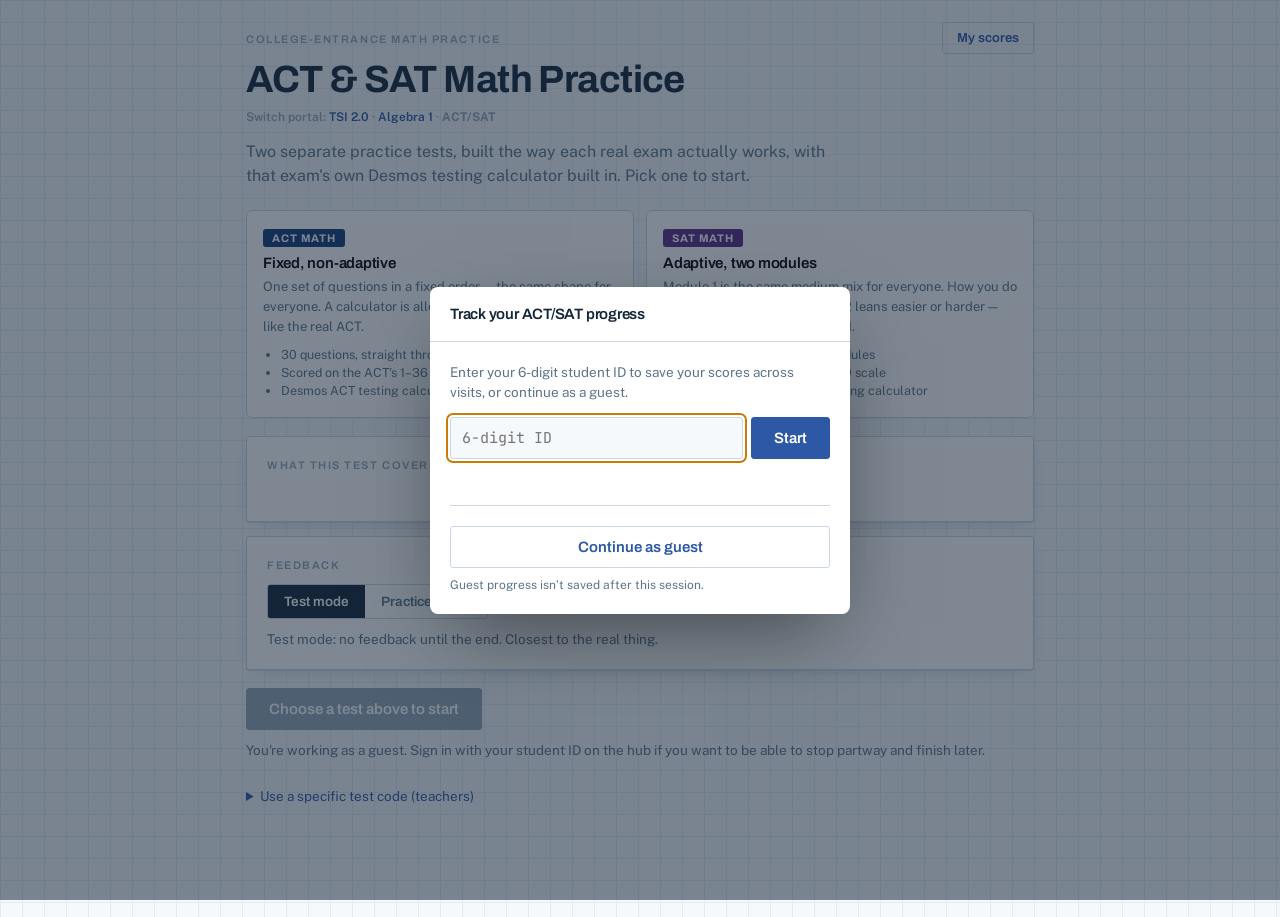
==== commit e177a8d1: "fix: keep the ACT/SAT back button inside the portal, hide calc until test starts The in-test "Back" " ====
--- a/apps/act-sat.html
+++ b/apps/act-sat.html
@@ -218,6 +218,7 @@
             (desmos.com/testing/cb-digital-sat/graphing redirects here)
    ============================================================ */
 .calcToggle{position:fixed;right:20px;bottom:20px;z-index:1550;width:56px;height:56px;border-radius:50%;border:0;background:var(--blue);color:#fff;box-shadow:0 8px 22px -6px rgba(20,38,58,.5);display:flex;align-items:center;justify-content:center;cursor:pointer}
+.calcToggle[hidden]{display:none}
 .calcToggle svg{width:26px;height:26px}
 .calcToggle:active{transform:translateY(1px)}
 .calcToggle.active{background:#24488a}
@@ -330,7 +331,7 @@
 
 <!-- ==================== TEST ==================== -->
 <section id="test" class="hidden">
-  <a class="back" href="../index.html" id="testExitLink">&larr; Back</a>
+  <a class="back" href="#" id="testExitLink">&larr; Back</a>
   <div class="qhead">
     <p class="eyebrow" style="margin:0"><span class="moduleTag" id="moduleTag"></span> &nbsp;Question <span id="qNum" class="mono">1</span> of <span id="qTotal" class="mono">30</span></p>
     <p class="eyebrow" id="strandLabel" style="margin:0">&nbsp;</p>
@@ -372,7 +373,7 @@
     <p class="small muted" style="margin:0">Nothing is lost. Open this page again on any computer where you're signed in with your student ID, and it will start at the next question with your answers still counted.</p>
     <div class="actions" style="justify-content:flex-start;margin-top:18px">
       <button class="btn" id="pausedResumeBtn">Keep going now</button>
-      <a class="btn btn-ghost btn-sm" href="../index.html" style="text-decoration:none">Back to TSI hub</a>
+      <button class="btn btn-ghost btn-sm" id="pausedHomeBtn">Back to ACT/SAT home</button>
     </div>
   </div>
 </section>
@@ -1295,6 +1296,7 @@
 
 function showQuestion(){
   $('#test').classList.remove('hidden');
+  calcToggle.hidden = false;
   const list = currentList();
   const idx = indexWithinList();
   if(idx >= list.length){ finishTest(); return; }
@@ -1375,20 +1377,45 @@
   }
 });
 
-$('#pauseBtn').addEventListener('click', () => {
+function pauseNow(){
   PortalLink.saveResume({ v:1, seed:SEED, picks:PICKS.slice(), fp:BANK_FP, at:Date.now(), examVersion:'act-sat-v1' }, true);
   $('#test').classList.add('hidden');
   $('#modBreak').classList.add('hidden');
   $('#paused').classList.remove('hidden');
   $('#pausedN').textContent = PICKS.length;
   $('#pausedTotal').textContent = totalFor(EXAM);
-});
+}
+$('#pauseBtn').addEventListener('click', pauseNow);
 $('#pausedResumeBtn').addEventListener('click', () => {
   $('#paused').classList.add('hidden');
   runReplay();
   if(EXAM==='SAT' && PICKS.length===EXAMS.SAT.adaptive.module1.len && !SESSION.m2) showModuleBreak();
   else showQuestion();
 });
+
+/* Stay inside this portal on the way out of an in-progress test: a
+   signed-in student gets the same save-and-show-paused behavior as
+   "Save & finish later" (the paused screen has its own way to actually
+   leave, back to the picker), and a guest -- who has nothing to save --
+   goes straight back to the picker. Neither ever jumps out to the TSI
+   hub; that link only lives in the picker's own switchNav. */
+function showPicker(){
+  $('#test').classList.add('hidden');
+  $('#modBreak').classList.add('hidden');
+  $('#paused').classList.add('hidden');
+  $('#results').classList.add('hidden');
+  $('#picker').classList.remove('hidden');
+  calcToggle.hidden = true;
+  calcPanel.classList.remove('show');
+  calcToggle.classList.remove('active');
+  checkResume();
+}
+$('#testExitLink').addEventListener('click', (e) => {
+  e.preventDefault();
+  if(PortalLink && PortalLink.canResume) pauseNow();
+  else showPicker();
+});
+$('#pausedHomeBtn').addEventListener('click', showPicker);
 
 /* ---------- results ---------- */
 function finishTest(){
@@ -1507,6 +1534,7 @@
 calcIframe.setAttribute('title','Desmos testing calculator');
 calcIframe.setAttribute('loading','lazy');
 calcPanel.appendChild(calcIframe);
+calcToggle.hidden = true;   // shown once a test actually begins, not on the picker
 document.body.appendChild(calcToggle);
 document.body.appendChild(calcPanel);
 let calcLoaded = false;
